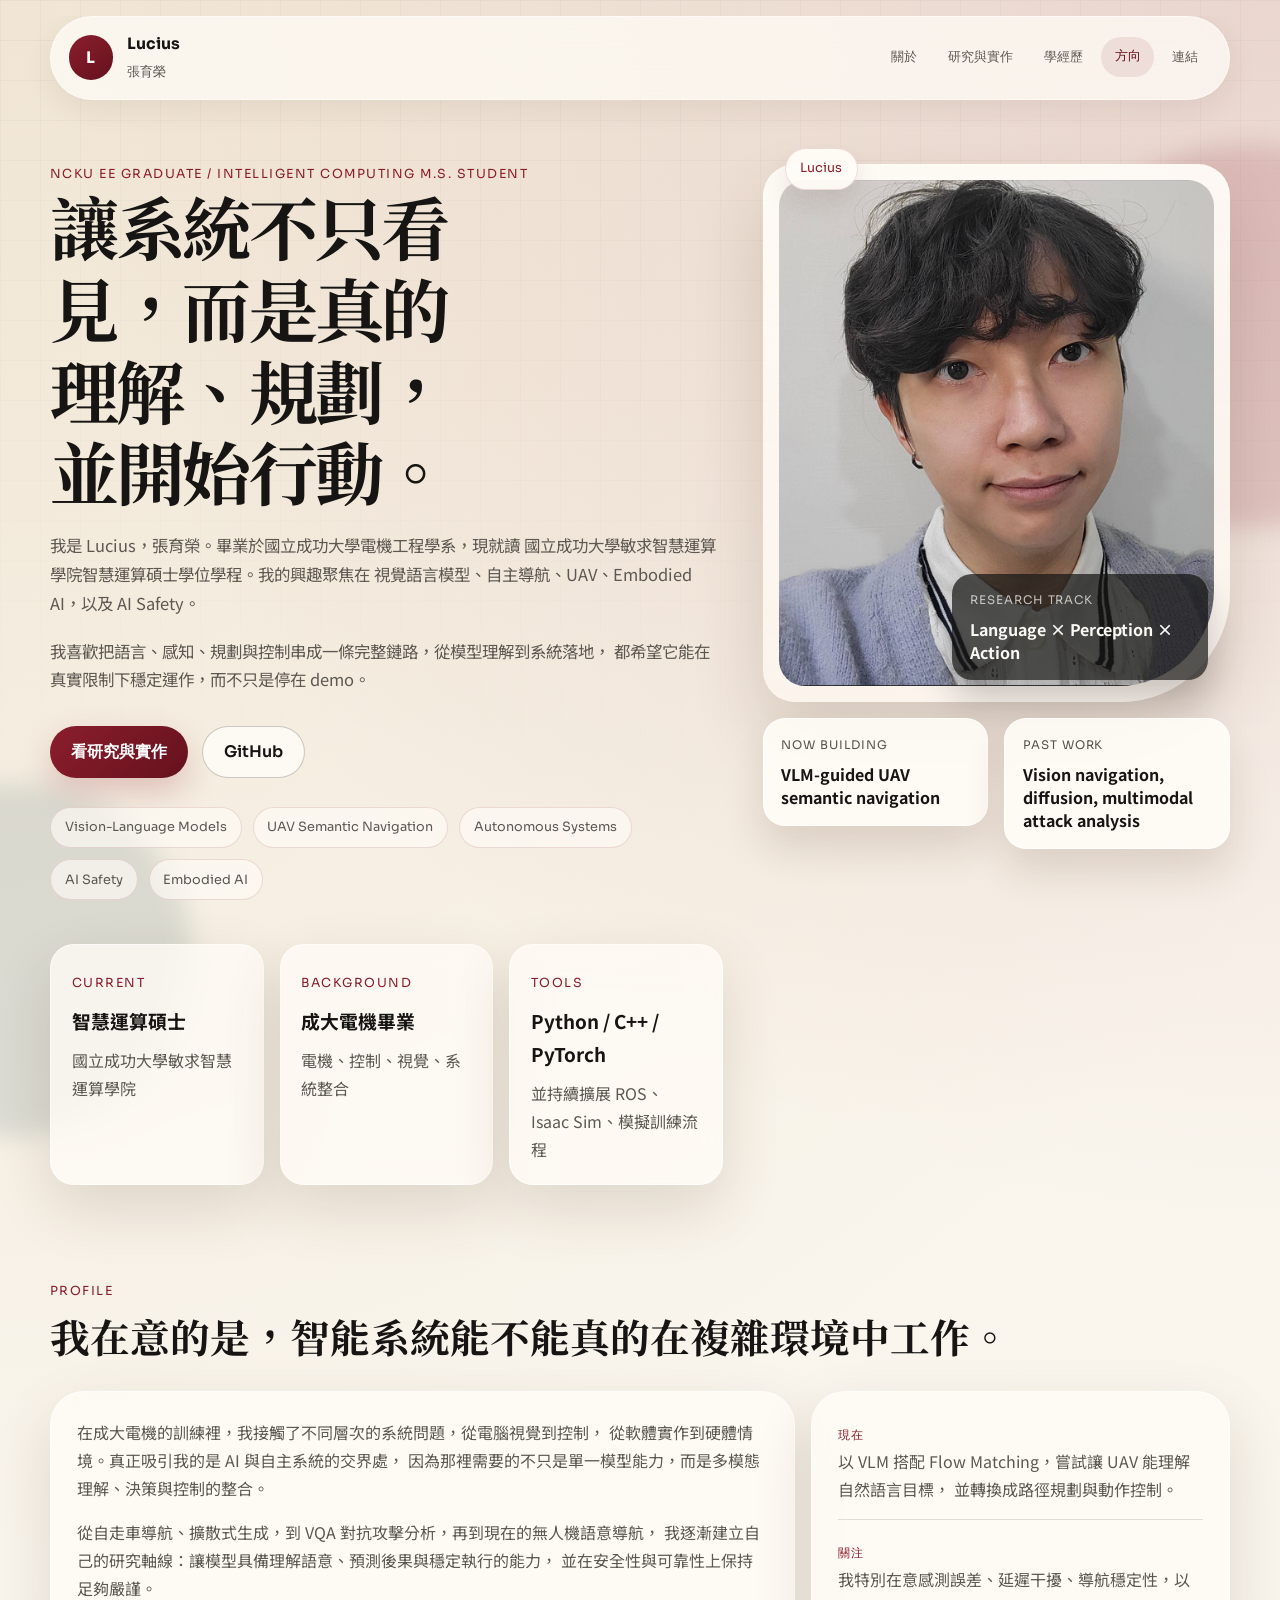
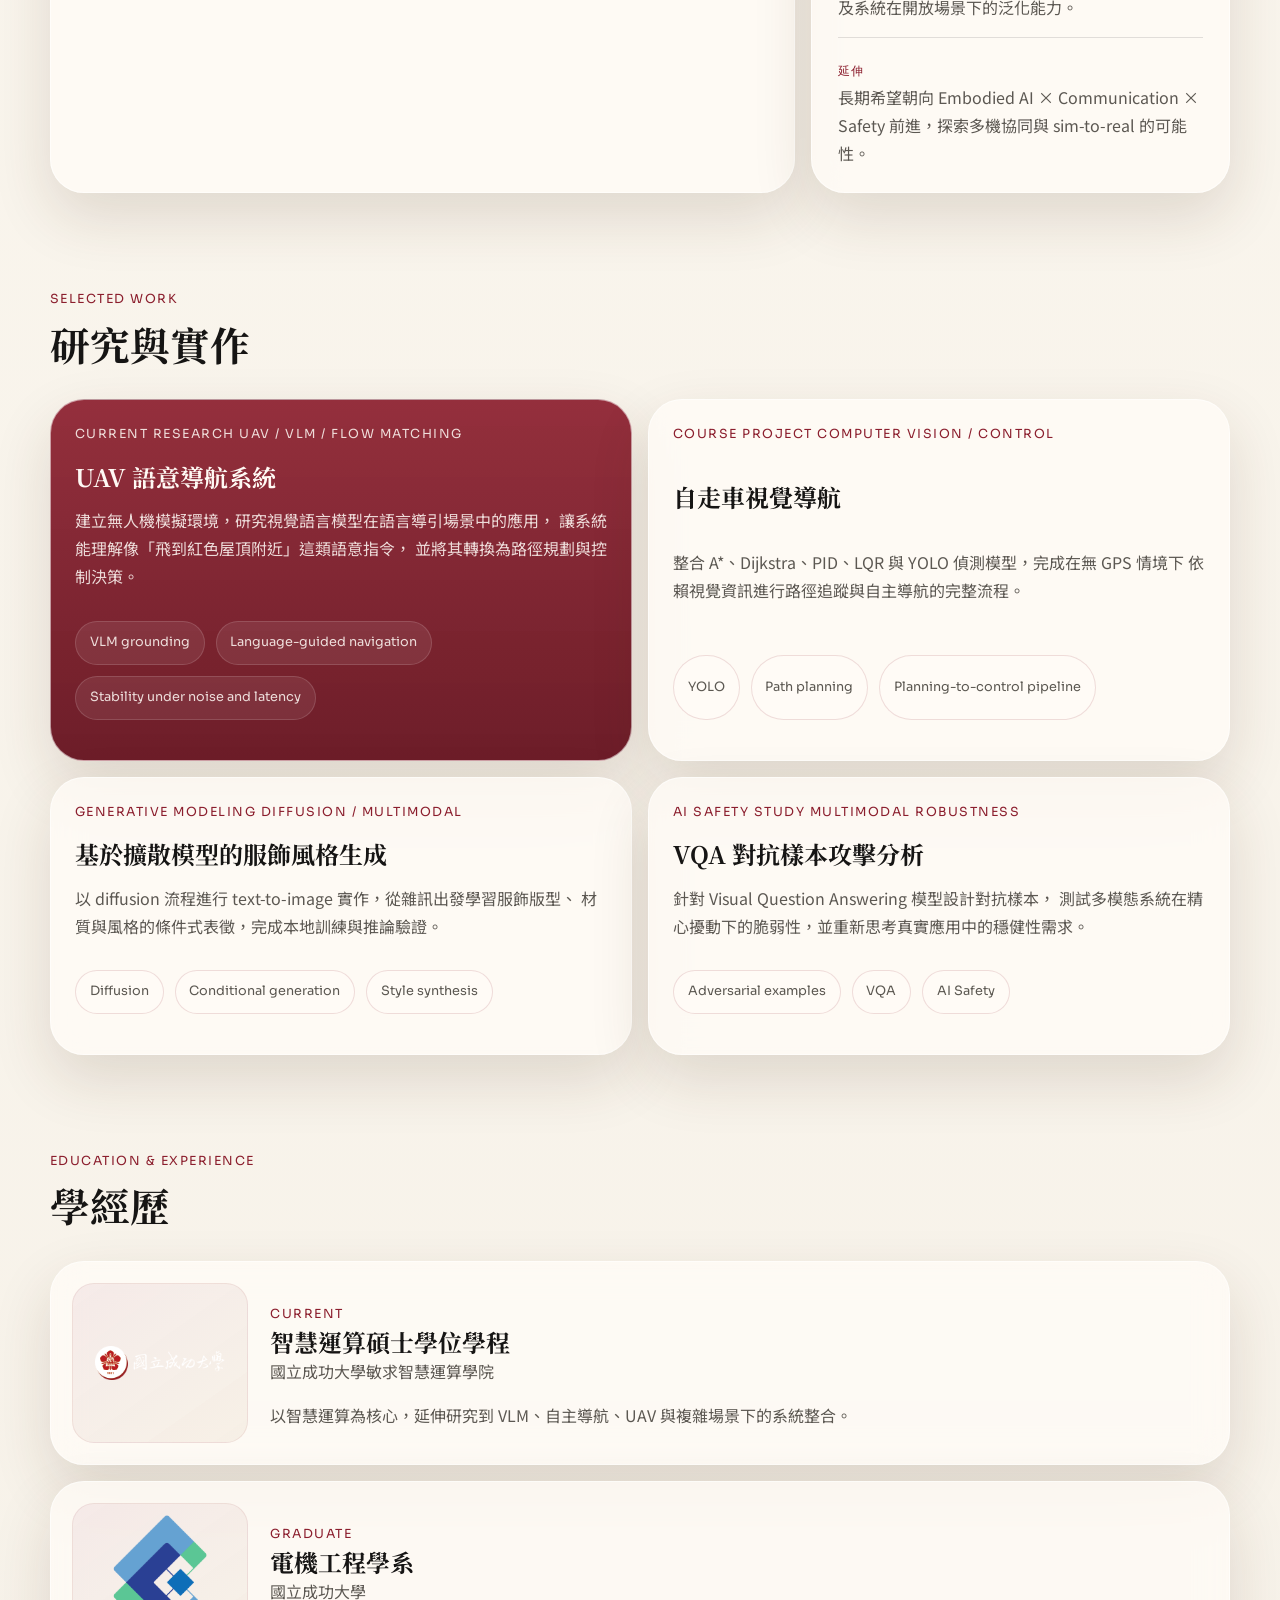
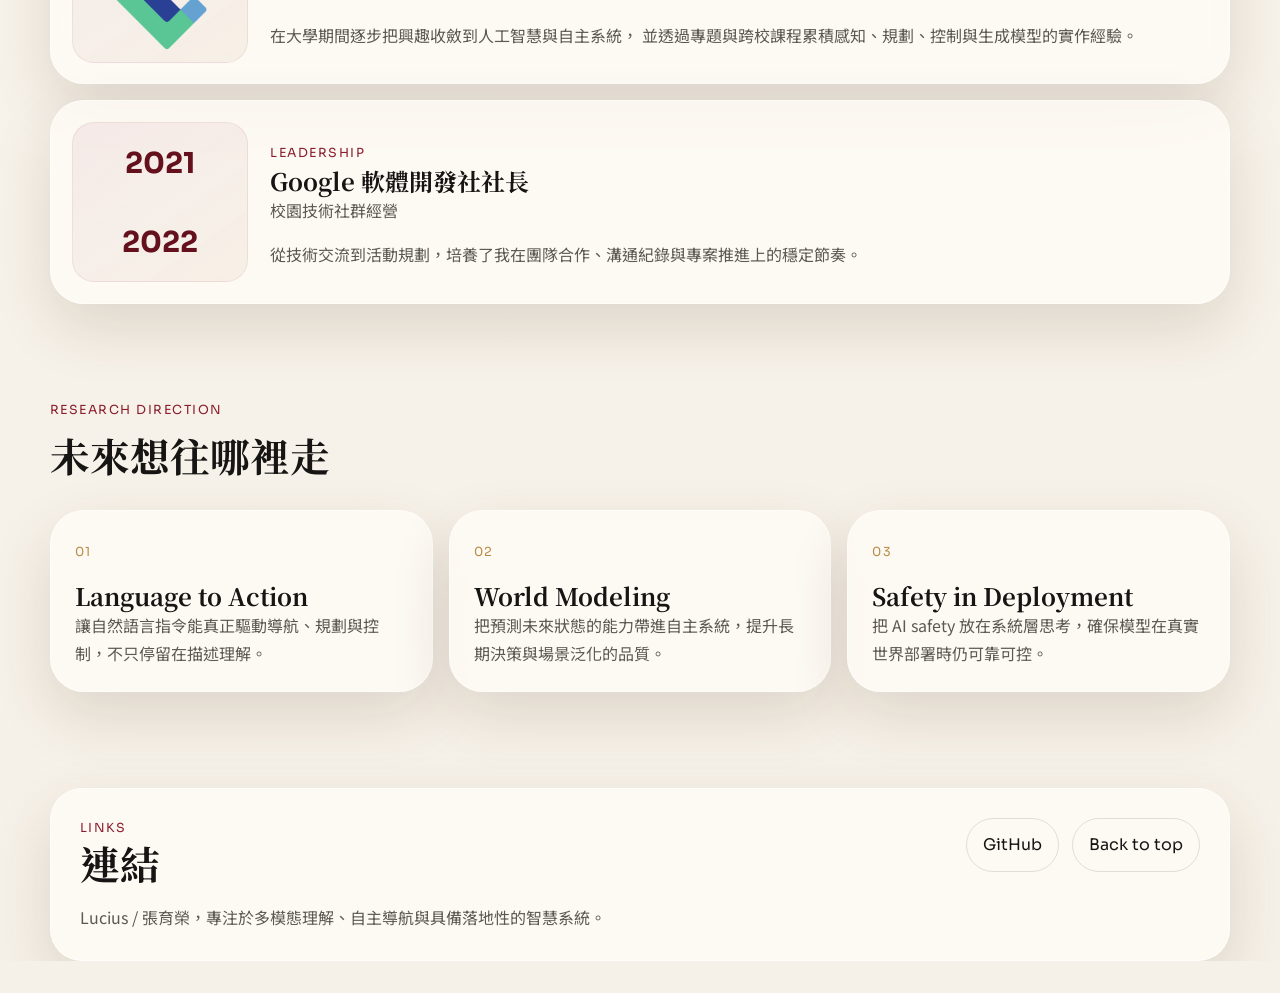
==== index.html @ b58f6afa "feat: add personal GitHub Pages site" ====
<!DOCTYPE html>
<html lang="zh-Hant">
  <head>
    <meta charset="UTF-8" />
    <meta name="viewport" content="width=device-width, initial-scale=1.0" />
    <title>Lucius | 張育榮</title>
    <meta
      name="description"
      content="Lucius 張育榮的個人網站，聚焦於視覺語言模型、自主導航、UAV 與 AI Safety。"
    />
    <link rel="preconnect" href="https://fonts.googleapis.com" />
    <link rel="preconnect" href="https://fonts.gstatic.com" crossorigin />
    <link
      href="https://fonts.googleapis.com/css2?family=Noto+Sans+TC:wght@400;500;700&family=Noto+Serif+TC:wght@600;700&family=Sora:wght@400;500;600;700&display=swap"
      rel="stylesheet"
    />
    <link rel="stylesheet" href="./styles.css" />
  </head>
  <body>
    <div class="site-shell">
      <div class="ambient ambient-one"></div>
      <div class="ambient ambient-two"></div>

      <header class="topbar">
        <a class="brand" href="#top" aria-label="回到頁首">
          <span class="brand-mark">L</span>
          <span class="brand-copy">
            <strong>Lucius</strong>
            <span>張育榮</span>
          </span>
        </a>

        <nav class="nav">
          <a href="#about">關於</a>
          <a href="#work">研究與實作</a>
          <a href="#education">學經歷</a>
          <a href="#vision">方向</a>
          <a href="#links">連結</a>
        </nav>
      </header>

      <main id="top">
        <section class="hero section reveal" id="about">
          <div class="hero-copy">
            <p class="eyebrow">NCKU EE Graduate / Intelligent Computing M.S. Student</p>
            <h1>讓系統不只看見，而是真的理解、規劃，並開始行動。</h1>
            <p class="hero-intro">
              我是 Lucius，張育榮。畢業於國立成功大學電機工程學系，現就讀
              國立成功大學敏求智慧運算學院智慧運算碩士學位學程。我的興趣聚焦在
              視覺語言模型、自主導航、UAV、Embodied AI，以及 AI Safety。
            </p>
            <p class="hero-intro">
              我喜歡把語言、感知、規劃與控制串成一條完整鏈路，從模型理解到系統落地，
              都希望它能在真實限制下穩定運作，而不只是停在 demo。
            </p>

            <div class="hero-actions">
              <a class="button button-primary" href="#work">看研究與實作</a>
              <a
                class="button button-secondary"
                href="https://github.com/PaulCafe-law"
                target="_blank"
                rel="noreferrer"
              >
                GitHub
              </a>
            </div>

            <ul class="focus-list" aria-label="核心關鍵字">
              <li>Vision-Language Models</li>
              <li>UAV Semantic Navigation</li>
              <li>Autonomous Systems</li>
              <li>AI Safety</li>
              <li>Embodied AI</li>
            </ul>

          </div>

          <div class="hero-visual">
            <div class="portrait-frame">
              <span class="portrait-tag portrait-tag-top">Lucius</span>
              <img src="./assets/profile.png" alt="Lucius 張育榮" class="portrait" />
              <div class="portrait-note">
                <span>Research track</span>
                <strong>Language × Perception × Action</strong>
              </div>
            </div>
            <div class="floating-card floating-card-main">
              <span>Now building</span>
              <strong>VLM-guided UAV semantic navigation</strong>
            </div>
            <div class="floating-card floating-card-side">
              <span>Past work</span>
              <strong>Vision navigation, diffusion, multimodal attack analysis</strong>
            </div>
          </div>

          <div class="stat-grid hero-stat-grid">
            <article class="stat-card">
              <span class="stat-label">Current</span>
              <strong>智慧運算碩士</strong>
              <p>國立成功大學敏求智慧運算學院</p>
            </article>
            <article class="stat-card">
              <span class="stat-label">Background</span>
              <strong>成大電機畢業</strong>
              <p>電機、控制、視覺、系統整合</p>
            </article>
            <article class="stat-card">
              <span class="stat-label">Tools</span>
              <strong>Python / C++ / PyTorch</strong>
              <p>並持續擴展 ROS、Isaac Sim、模擬訓練流程</p>
            </article>
          </div>
        </section>

        <section class="section narrative reveal">
          <div class="section-heading">
            <p class="eyebrow">Profile</p>
            <h2>我在意的是，智能系統能不能真的在複雜環境中工作。</h2>
          </div>

          <div class="narrative-grid">
            <article class="panel panel-large">
              <p>
                在成大電機的訓練裡，我接觸了不同層次的系統問題，從電腦視覺到控制，
                從軟體實作到硬體情境。真正吸引我的是 AI 與自主系統的交界處，
                因為那裡需要的不只是單一模型能力，而是多模態理解、決策與控制的整合。
              </p>
              <p>
                從自走車導航、擴散式生成，到 VQA 對抗攻擊分析，再到現在的無人機語意導航，
                我逐漸建立自己的研究軸線：讓模型具備理解語意、預測後果與穩定執行的能力，
                並在安全性與可靠性上保持足夠嚴謹。
              </p>
            </article>

            <article class="panel panel-stack">
              <div class="mini-block">
                <span class="mini-label">現在</span>
                <p>
                  以 VLM 搭配 Flow Matching，嘗試讓 UAV 能理解自然語言目標，
                  並轉換成路徑規劃與動作控制。
                </p>
              </div>
              <div class="mini-block">
                <span class="mini-label">關注</span>
                <p>
                  我特別在意感測誤差、延遲干擾、導航穩定性，以及系統在開放場景下的泛化能力。
                </p>
              </div>
              <div class="mini-block">
                <span class="mini-label">延伸</span>
                <p>
                  長期希望朝向 Embodied AI × Communication × Safety 前進，探索多機協同與 sim-to-real 的可能性。
                </p>
              </div>
            </article>
          </div>
        </section>

        <section class="section reveal" id="work">
          <div class="section-heading">
            <p class="eyebrow">Selected Work</p>
            <h2>研究與實作</h2>
          </div>

          <div class="project-grid">
            <article class="project-card project-card-featured">
              <div class="project-meta">
                <span>Current research</span>
                <span>UAV / VLM / Flow Matching</span>
              </div>
              <h3>UAV 語意導航系統</h3>
              <p>
                建立無人機模擬環境，研究視覺語言模型在語言導引場景中的應用，
                讓系統能理解像「飛到紅色屋頂附近」這類語意指令，
                並將其轉換為路徑規劃與控制決策。
              </p>
              <ul class="tag-row">
                <li>VLM grounding</li>
                <li>Language-guided navigation</li>
                <li>Stability under noise and latency</li>
              </ul>
            </article>

            <article class="project-card">
              <div class="project-meta">
                <span>Course project</span>
                <span>Computer Vision / Control</span>
              </div>
              <h3>自走車視覺導航</h3>
              <p>
                整合 A*、Dijkstra、PID、LQR 與 YOLO 偵測模型，完成在無 GPS 情境下
                依賴視覺資訊進行路徑追蹤與自主導航的完整流程。
              </p>
              <ul class="tag-row">
                <li>YOLO</li>
                <li>Path planning</li>
                <li>Planning-to-control pipeline</li>
              </ul>
            </article>

            <article class="project-card">
              <div class="project-meta">
                <span>Generative modeling</span>
                <span>Diffusion / Multimodal</span>
              </div>
              <h3>基於擴散模型的服飾風格生成</h3>
              <p>
                以 diffusion 流程進行 text-to-image 實作，從雜訊出發學習服飾版型、
                材質與風格的條件式表徵，完成本地訓練與推論驗證。
              </p>
              <ul class="tag-row">
                <li>Diffusion</li>
                <li>Conditional generation</li>
                <li>Style synthesis</li>
              </ul>
            </article>

            <article class="project-card">
              <div class="project-meta">
                <span>AI safety study</span>
                <span>Multimodal robustness</span>
              </div>
              <h3>VQA 對抗樣本攻擊分析</h3>
              <p>
                針對 Visual Question Answering 模型設計對抗樣本，
                測試多模態系統在精心擾動下的脆弱性，並重新思考真實應用中的穩健性需求。
              </p>
              <ul class="tag-row">
                <li>Adversarial examples</li>
                <li>VQA</li>
                <li>AI Safety</li>
              </ul>
            </article>
          </div>
        </section>

        <section class="section reveal" id="education">
          <div class="section-heading">
            <p class="eyebrow">Education & Experience</p>
            <h2>學經歷</h2>
          </div>

          <div class="timeline">
            <article class="timeline-card">
              <div class="school-mark school-mark-horizontal">
                <img src="./assets/logo-ncku.png" alt="國立成功大學標誌" />
              </div>
              <div class="timeline-copy">
                <span class="time-range">Current</span>
                <h3>智慧運算碩士學位學程</h3>
                <p>國立成功大學敏求智慧運算學院</p>
                <p>
                  以智慧運算為核心，延伸研究到 VLM、自主導航、UAV 與複雜場景下的系統整合。
                </p>
              </div>
            </article>

            <article class="timeline-card">
              <div class="school-mark school-mark-square">
                <img src="./assets/logo-ee.png" alt="成大電機系標誌" />
              </div>
              <div class="timeline-copy">
                <span class="time-range">Graduate</span>
                <h3>電機工程學系</h3>
                <p>國立成功大學</p>
                <p>
                  在大學期間逐步把興趣收斂到人工智慧與自主系統，
                  並透過專題與跨校課程累積感知、規劃、控制與生成模型的實作經驗。
                </p>
              </div>
            </article>

            <article class="timeline-card">
              <div class="school-mark school-mark-text">
                <span>2021</span>
                <span>2022</span>
              </div>
              <div class="timeline-copy">
                <span class="time-range">Leadership</span>
                <h3>Google 軟體開發社社長</h3>
                <p>校園技術社群經營</p>
                <p>
                  從技術交流到活動規劃，培養了我在團隊合作、溝通紀錄與專案推進上的穩定節奏。
                </p>
              </div>
            </article>
          </div>
        </section>

        <section class="section reveal" id="vision">
          <div class="section-heading">
            <p class="eyebrow">Research Direction</p>
            <h2>未來想往哪裡走</h2>
          </div>

          <div class="vision-grid">
            <article class="vision-card">
              <span class="vision-index">01</span>
              <h3>Language to Action</h3>
              <p>讓自然語言指令能真正驅動導航、規劃與控制，不只停留在描述理解。</p>
            </article>
            <article class="vision-card">
              <span class="vision-index">02</span>
              <h3>World Modeling</h3>
              <p>把預測未來狀態的能力帶進自主系統，提升長期決策與場景泛化的品質。</p>
            </article>
            <article class="vision-card">
              <span class="vision-index">03</span>
              <h3>Safety in Deployment</h3>
              <p>把 AI safety 放在系統層思考，確保模型在真實世界部署時仍可靠可控。</p>
            </article>
          </div>
        </section>
      </main>

      <footer class="footer reveal" id="links">
        <div>
          <p class="eyebrow">Links</p>
          <h2>連結</h2>
        </div>
        <div class="footer-links">
          <a href="https://github.com/PaulCafe-law" target="_blank" rel="noreferrer">GitHub</a>
          <a href="#top">Back to top</a>
        </div>
        <p class="footer-note">
          Lucius / 張育榮，專注於多模態理解、自主導航與具備落地性的智慧系統。
        </p>
      </footer>
    </div>

    <script src="./script.js"></script>
  </body>
</html>
---- styles.css ----
:root {
  --bg: #f6f1e8;
  --paper: rgba(255, 252, 247, 0.78);
  --paper-strong: rgba(255, 252, 247, 0.92);
  --ink: #161514;
  --muted: #5c5852;
  --accent: #8b1e2d;
  --accent-strong: #65111d;
  --gold: #b98a45;
  --teal: #315b64;
  --line: rgba(22, 21, 20, 0.12);
  --line-strong: rgba(22, 21, 20, 0.22);
  --shadow: 0 24px 60px rgba(69, 42, 24, 0.14);
  --radius-xl: 34px;
  --radius-lg: 24px;
  --radius-md: 18px;
  --max-width: 1180px;
}

*,
*::before,
*::after {
  box-sizing: border-box;
}

html {
  scroll-behavior: smooth;
}

body {
  margin: 0;
  min-width: 320px;
  color: var(--ink);
  font-family: "Noto Sans TC", sans-serif;
  background:
    radial-gradient(circle at top left, rgba(185, 138, 69, 0.16), transparent 36%),
    radial-gradient(circle at top right, rgba(139, 30, 45, 0.14), transparent 28%),
    linear-gradient(180deg, #fbf7ef 0%, var(--bg) 100%);
  line-height: 1.75;
}

body::before {
  position: fixed;
  inset: 0;
  z-index: -3;
  content: "";
  background-image:
    linear-gradient(rgba(22, 21, 20, 0.03) 1px, transparent 1px),
    linear-gradient(90deg, rgba(22, 21, 20, 0.03) 1px, transparent 1px);
  background-size: 40px 40px;
  mask-image: linear-gradient(180deg, rgba(0, 0, 0, 0.9), transparent 88%);
}

a {
  color: inherit;
  text-decoration: none;
}

img {
  display: block;
  max-width: 100%;
}

.site-shell {
  position: relative;
  overflow: clip;
}

.ambient {
  position: absolute;
  z-index: -2;
  border-radius: 999px;
  filter: blur(12px);
}

.ambient-one {
  top: 8rem;
  right: -10rem;
  width: 24rem;
  height: 24rem;
  background: rgba(139, 30, 45, 0.16);
}

.ambient-two {
  left: -10rem;
  top: 48rem;
  width: 22rem;
  height: 22rem;
  background: rgba(49, 91, 100, 0.14);
}

.topbar,
.section,
.footer {
  width: min(calc(100% - 2rem), var(--max-width));
  margin-inline: auto;
}

.topbar {
  position: sticky;
  top: 1rem;
  z-index: 10;
  display: flex;
  align-items: center;
  justify-content: space-between;
  gap: 1rem;
  margin-top: 1rem;
  padding: 0.9rem 1.1rem;
  background: rgba(255, 252, 247, 0.72);
  border: 1px solid rgba(255, 255, 255, 0.54);
  border-radius: 999px;
  backdrop-filter: blur(18px);
  box-shadow: 0 8px 30px rgba(69, 42, 24, 0.08);
}

.brand {
  display: inline-flex;
  align-items: center;
  gap: 0.85rem;
}

.brand-mark {
  display: grid;
  place-items: center;
  width: 2.8rem;
  height: 2.8rem;
  border-radius: 50%;
  background: linear-gradient(145deg, var(--accent), var(--accent-strong));
  color: #fff;
  font-family: "Sora", sans-serif;
  font-weight: 700;
  letter-spacing: 0.08em;
}

.brand-copy {
  display: grid;
  gap: 0.15rem;
  font-family: "Sora", sans-serif;
  font-size: 0.82rem;
  color: var(--muted);
}

.brand-copy strong {
  font-size: 0.98rem;
  color: var(--ink);
}

.nav {
  display: flex;
  flex-wrap: wrap;
  justify-content: flex-end;
  gap: 0.25rem;
}

.nav a {
  padding: 0.55rem 0.85rem;
  border-radius: 999px;
  font-family: "Sora", sans-serif;
  font-size: 0.82rem;
  color: var(--muted);
  transition: background-color 180ms ease, color 180ms ease, transform 180ms ease;
}

.nav a:hover,
.nav a.active {
  background: rgba(139, 30, 45, 0.1);
  color: var(--accent-strong);
  transform: translateY(-1px);
}

.section {
  padding: 6rem 0 0;
}

.hero {
  display: grid;
  grid-template-columns: minmax(0, 1.18fr) minmax(320px, 0.82fr);
  grid-template-areas:
    "copy visual"
    "stats visual";
  gap: 2.5rem;
  align-items: start;
  padding-top: 4rem;
}

.hero-copy {
  grid-area: copy;
}

.eyebrow,
.stat-label,
.mini-label,
.project-meta,
.time-range,
.vision-index {
  margin: 0;
  font-family: "Sora", sans-serif;
  font-size: 0.78rem;
  letter-spacing: 0.12em;
  text-transform: uppercase;
}

.eyebrow,
.stat-label,
.mini-label,
.project-meta,
.time-range {
  color: var(--accent);
}

.hero h1,
.section-heading h2,
.footer h2 {
  margin: 0;
  font-family: "Noto Serif TC", serif;
  line-height: 1.18;
}

.hero h1 {
  max-width: 11ch;
  font-size: clamp(2.8rem, 5.4vw, 5.3rem);
  letter-spacing: -0.04em;
}

.hero-intro {
  max-width: 44rem;
  margin: 1.2rem 0 0;
  font-size: 1.03rem;
  color: var(--muted);
}

.hero-actions {
  display: flex;
  flex-wrap: wrap;
  gap: 0.9rem;
  margin-top: 2rem;
}

.button {
  display: inline-flex;
  align-items: center;
  justify-content: center;
  min-height: 3.25rem;
  padding: 0 1.3rem;
  border-radius: 999px;
  font-family: "Sora", sans-serif;
  font-weight: 600;
  transition: transform 180ms ease, box-shadow 180ms ease, background-color 180ms ease;
}

.button:hover {
  transform: translateY(-2px);
}

.button-primary {
  color: #fff;
  background: linear-gradient(135deg, var(--accent), var(--accent-strong));
  box-shadow: 0 14px 32px rgba(139, 30, 45, 0.22);
}

.button-secondary {
  border: 1px solid var(--line-strong);
  background: rgba(255, 252, 247, 0.82);
}

.focus-list,
.tag-row {
  display: flex;
  flex-wrap: wrap;
  gap: 0.7rem;
  padding: 0;
  list-style: none;
}

.focus-list {
  margin: 1.8rem 0 0;
}

.focus-list li,
.tag-row li {
  padding: 0.52rem 0.86rem;
  border: 1px solid rgba(139, 30, 45, 0.14);
  border-radius: 999px;
  background: rgba(255, 252, 247, 0.62);
  font-family: "Sora", sans-serif;
  font-size: 0.8rem;
  color: var(--muted);
}

.tag-row li {
  display: inline-flex;
  align-items: center;
  min-height: 2.75rem;
  padding-block: 0.36rem;
  line-height: 1.2;
}

.stat-grid {
  display: grid;
  grid-template-columns: repeat(3, minmax(0, 1fr));
  gap: 1rem;
}

.hero-stat-grid {
  grid-area: stats;
  margin-top: 0.25rem;
}

.stat-card,
.panel,
.project-card,
.timeline-card,
.vision-card,
.footer {
  background: var(--paper);
  backdrop-filter: blur(16px);
  border: 1px solid rgba(255, 255, 255, 0.54);
  box-shadow: var(--shadow);
}

.stat-card {
  min-height: 11rem;
  padding: 1.3rem;
  border-radius: var(--radius-lg);
}

.stat-card strong {
  display: block;
  margin-top: 0.55rem;
  font-size: 1.18rem;
}

.stat-card p {
  margin: 0.6rem 0 0;
  color: var(--muted);
}

.hero-visual {
  grid-area: visual;
  position: relative;
  display: grid;
  grid-template-columns: repeat(2, minmax(0, 1fr));
  grid-template-areas:
    "portrait portrait"
    "main side";
  gap: 1rem;
  max-width: 31rem;
  margin-left: auto;
  align-items: start;
}

.portrait-frame {
  grid-area: portrait;
  position: relative;
  width: 100%;
  margin-left: 0;
  padding: 1rem;
  border-radius: 32px 32px 110px 32px;
  background:
    linear-gradient(180deg, rgba(255, 252, 247, 0.95), rgba(255, 248, 241, 0.84)),
    linear-gradient(145deg, rgba(139, 30, 45, 0.06), rgba(49, 91, 100, 0.08));
  box-shadow: 0 36px 70px rgba(69, 42, 24, 0.16);
}

.portrait {
  width: 100%;
  aspect-ratio: 0.86;
  object-fit: cover;
  border-radius: 26px 26px 96px 26px;
}

.portrait-tag {
  position: absolute;
  top: -1rem;
  left: 1.4rem;
  padding: 0.55rem 0.9rem;
  border-radius: 999px;
  background: var(--paper-strong);
  border: 1px solid rgba(139, 30, 45, 0.14);
  font-family: "Sora", sans-serif;
  font-size: 0.8rem;
  color: var(--accent);
  box-shadow: 0 12px 24px rgba(69, 42, 24, 0.1);
}

.portrait-note {
  position: absolute;
  right: 1.35rem;
  bottom: 1.35rem;
  max-width: 16rem;
  padding: 1rem 1.1rem;
  border-radius: 20px;
  background: rgba(22, 21, 20, 0.72);
  color: #faf8f2;
  box-shadow: 0 18px 36px rgba(14, 14, 14, 0.22);
}

.portrait-note span,
.floating-card span {
  display: block;
  font-family: "Sora", sans-serif;
  font-size: 0.74rem;
  letter-spacing: 0.08em;
  text-transform: uppercase;
  opacity: 0.72;
}

.portrait-note strong,
.floating-card strong {
  display: block;
  margin-top: 0.45rem;
  line-height: 1.45;
}

.floating-card {
  position: relative;
  padding: 1rem 1.1rem;
  border-radius: 22px;
  background: rgba(255, 252, 247, 0.9);
  border: 1px solid rgba(255, 255, 255, 0.64);
  box-shadow: 0 22px 40px rgba(69, 42, 24, 0.14);
}

.floating-card-main {
  grid-area: main;
  width: 100%;
  animation: floatMain 7s ease-in-out infinite;
}

.floating-card-side {
  grid-area: side;
  width: 100%;
  animation: floatSide 9s ease-in-out infinite;
}

.section-heading {
  display: grid;
  gap: 0.6rem;
  margin-bottom: 2rem;
}

.section-heading h2,
.footer h2 {
  font-size: clamp(2rem, 3.1vw, 3.4rem);
}

.narrative-grid {
  display: grid;
  grid-template-columns: 1.28fr 0.72fr;
  gap: 1rem;
}

.panel {
  min-height: 100%;
  padding: 1.6rem;
  border-radius: var(--radius-xl);
}

.panel-large p,
.mini-block p,
.project-card p,
.timeline-copy p,
.vision-card p,
.footer-note {
  margin: 0;
  color: var(--muted);
}

.panel-large p + p,
.timeline-copy p + p {
  margin-top: 1rem;
}

.panel-stack {
  display: grid;
  gap: 1rem;
}

.mini-block {
  padding-bottom: 1rem;
  border-bottom: 1px solid var(--line);
}

.mini-block:last-child {
  padding-bottom: 0;
  border-bottom: 0;
}

.project-grid {
  display: grid;
  grid-template-columns: repeat(2, minmax(0, 1fr));
  gap: 1rem;
}

.project-card {
  display: grid;
  gap: 0.9rem;
  padding: 1.5rem;
  border-radius: var(--radius-xl);
  transition: transform 220ms ease, box-shadow 220ms ease;
}

.project-card:hover,
.timeline-card:hover,
.vision-card:hover {
  transform: translateY(-4px);
  box-shadow: 0 28px 64px rgba(69, 42, 24, 0.18);
}

.project-card-featured {
  background:
    linear-gradient(180deg, rgba(139, 30, 45, 0.92), rgba(101, 17, 29, 0.95)),
    var(--paper);
  color: #fff9f4;
}

.project-card-featured .project-meta,
.project-card-featured p,
.project-card-featured .tag-row li {
  color: rgba(255, 249, 244, 0.86);
}

.project-card-featured .tag-row li {
  border-color: rgba(255, 249, 244, 0.14);
  background: rgba(255, 249, 244, 0.08);
}

.project-card h3,
.timeline-card h3,
.vision-card h3 {
  margin: 0;
  font-family: "Noto Serif TC", serif;
  font-size: 1.5rem;
  line-height: 1.3;
}

.timeline {
  display: grid;
  gap: 1rem;
}

.timeline-card {
  display: grid;
  grid-template-columns: 11rem minmax(0, 1fr);
  gap: 1.4rem;
  align-items: center;
  padding: 1.3rem;
  border-radius: var(--radius-xl);
  transition: transform 220ms ease, box-shadow 220ms ease;
}

.school-mark {
  display: grid;
  place-items: center;
  align-self: stretch;
  min-height: 10rem;
  border-radius: 22px;
  background:
    linear-gradient(145deg, rgba(139, 30, 45, 0.08), rgba(185, 138, 69, 0.1)),
    rgba(255, 255, 255, 0.42);
  border: 1px solid rgba(139, 30, 45, 0.08);
  overflow: hidden;
}

.school-mark-horizontal img {
  width: 75%;
  object-fit: contain;
}

.school-mark-square img {
  width: 55%;
  object-fit: contain;
}

.school-mark-text {
  font-family: "Sora", sans-serif;
  font-size: 1.8rem;
  font-weight: 700;
  color: var(--accent-strong);
}

.vision-grid {
  display: grid;
  grid-template-columns: repeat(3, minmax(0, 1fr));
  gap: 1rem;
}

.vision-card {
  padding: 1.5rem;
  border-radius: var(--radius-xl);
  transition: transform 220ms ease, box-shadow 220ms ease;
}

.vision-index {
  display: inline-block;
  margin-bottom: 1rem;
  color: var(--gold);
}

.footer {
  display: grid;
  grid-template-columns: auto 1fr;
  gap: 1rem 2rem;
  align-items: start;
  margin-top: 6rem;
  margin-bottom: 2rem;
  padding: 1.8rem;
  border-radius: 32px;
}

.footer-links {
  display: flex;
  flex-wrap: wrap;
  justify-content: flex-end;
  gap: 0.8rem;
}

.footer-links a {
  padding: 0.75rem 1rem;
  border: 1px solid var(--line);
  border-radius: 999px;
  font-family: "Sora", sans-serif;
  transition: transform 180ms ease, background-color 180ms ease;
}

.footer-links a:hover {
  transform: translateY(-2px);
  background: rgba(139, 30, 45, 0.08);
}

.footer-note {
  grid-column: 1 / -1;
  max-width: 44rem;
}

.reveal {
  opacity: 0;
  transform: translateY(28px);
  transition: opacity 560ms ease, transform 560ms ease;
}

.reveal.is-visible {
  opacity: 1;
  transform: translateY(0);
}

@keyframes floatMain {
  0%,
  100% {
    transform: translateY(0);
  }
  50% {
    transform: translateY(-10px);
  }
}

@keyframes floatSide {
  0%,
  100% {
    transform: translateY(0);
  }
  50% {
    transform: translateY(12px);
  }
}

@media (max-width: 1080px) {
  .hero,
  .narrative-grid,
  .vision-grid,
  .footer {
    grid-template-columns: 1fr;
  }

  .hero {
    grid-template-areas:
      "copy"
      "visual"
      "stats";
    gap: 2rem;
  }

  .hero-visual {
    max-width: 34rem;
    margin-inline: auto;
  }

  .portrait-frame {
    width: 100%;
    margin-inline: 0;
  }

  .footer-links {
    justify-content: flex-start;
  }
}

@media (max-width: 820px) {
  .topbar {
    flex-direction: column;
    align-items: stretch;
    border-radius: 28px;
  }

  .nav {
    justify-content: flex-start;
    overflow-x: auto;
    padding-bottom: 0.2rem;
  }

  .hero {
    padding-top: 3rem;
  }

  .hero h1 {
    max-width: 9.5ch;
  }

  .hero-visual {
    grid-template-columns: 1fr;
    grid-template-areas:
      "portrait"
      "main"
      "side";
  }

  .stat-grid,
  .project-grid {
    grid-template-columns: 1fr;
  }

  .hero-stat-grid {
    margin-top: 0;
  }

  .timeline-card {
    grid-template-columns: 1fr;
  }

  .school-mark {
    min-height: 7.8rem;
  }
}

@media (max-width: 640px) {
  .topbar,
  .section,
  .footer {
    width: min(calc(100% - 1.1rem), var(--max-width));
  }

  .section {
    padding-top: 4.5rem;
  }

  .hero {
    padding-top: 2.2rem;
  }

  .hero h1 {
    font-size: clamp(2.25rem, 12vw, 3.6rem);
  }

  .hero-intro {
    font-size: 0.98rem;
  }

  .portrait-frame {
    padding: 0.8rem;
    border-radius: 24px 24px 80px 24px;
  }

  .portrait {
    border-radius: 18px 18px 68px 18px;
  }

  .portrait-note {
    position: static;
    max-width: none;
    margin-top: 0.8rem;
  }

  .floating-card {
    position: static;
    width: 100%;
    margin-top: 0.8rem;
    animation: none;
  }

  .focus-list li,
  .tag-row li,
  .nav a {
    font-size: 0.76rem;
  }

  .panel,
  .project-card,
  .vision-card,
  .timeline-card,
  .stat-card,
  .footer {
    padding: 1.2rem;
    border-radius: 22px;
  }

  .stat-card {
    min-height: 0;
  }

  .section-heading h2,
  .footer h2 {
    font-size: clamp(1.7rem, 7vw, 2.5rem);
  }
}

@media (prefers-reduced-motion: reduce) {
  html {
    scroll-behavior: auto;
  }

  *,
  *::before,
  *::after {
    animation: none !important;
    transition-duration: 0ms !important;
  }

  .reveal {
    opacity: 1;
    transform: none;
  }
}
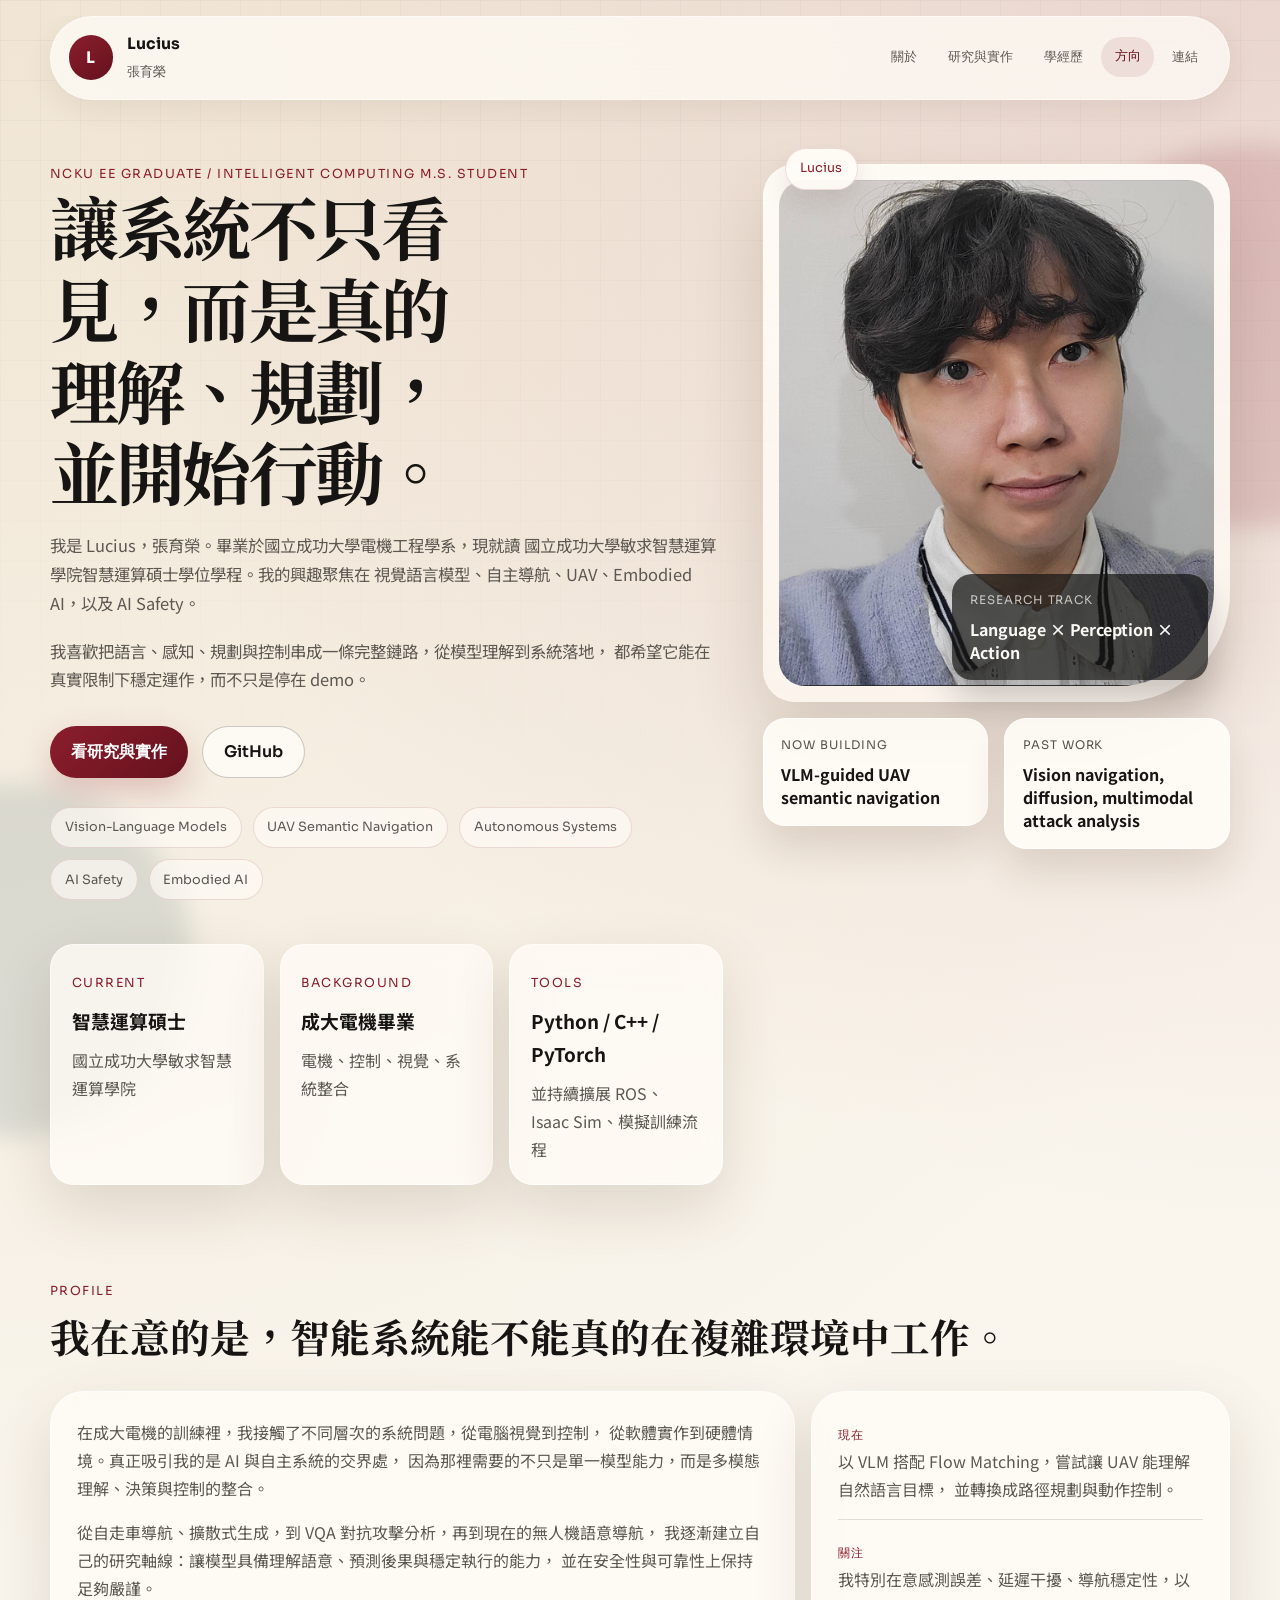
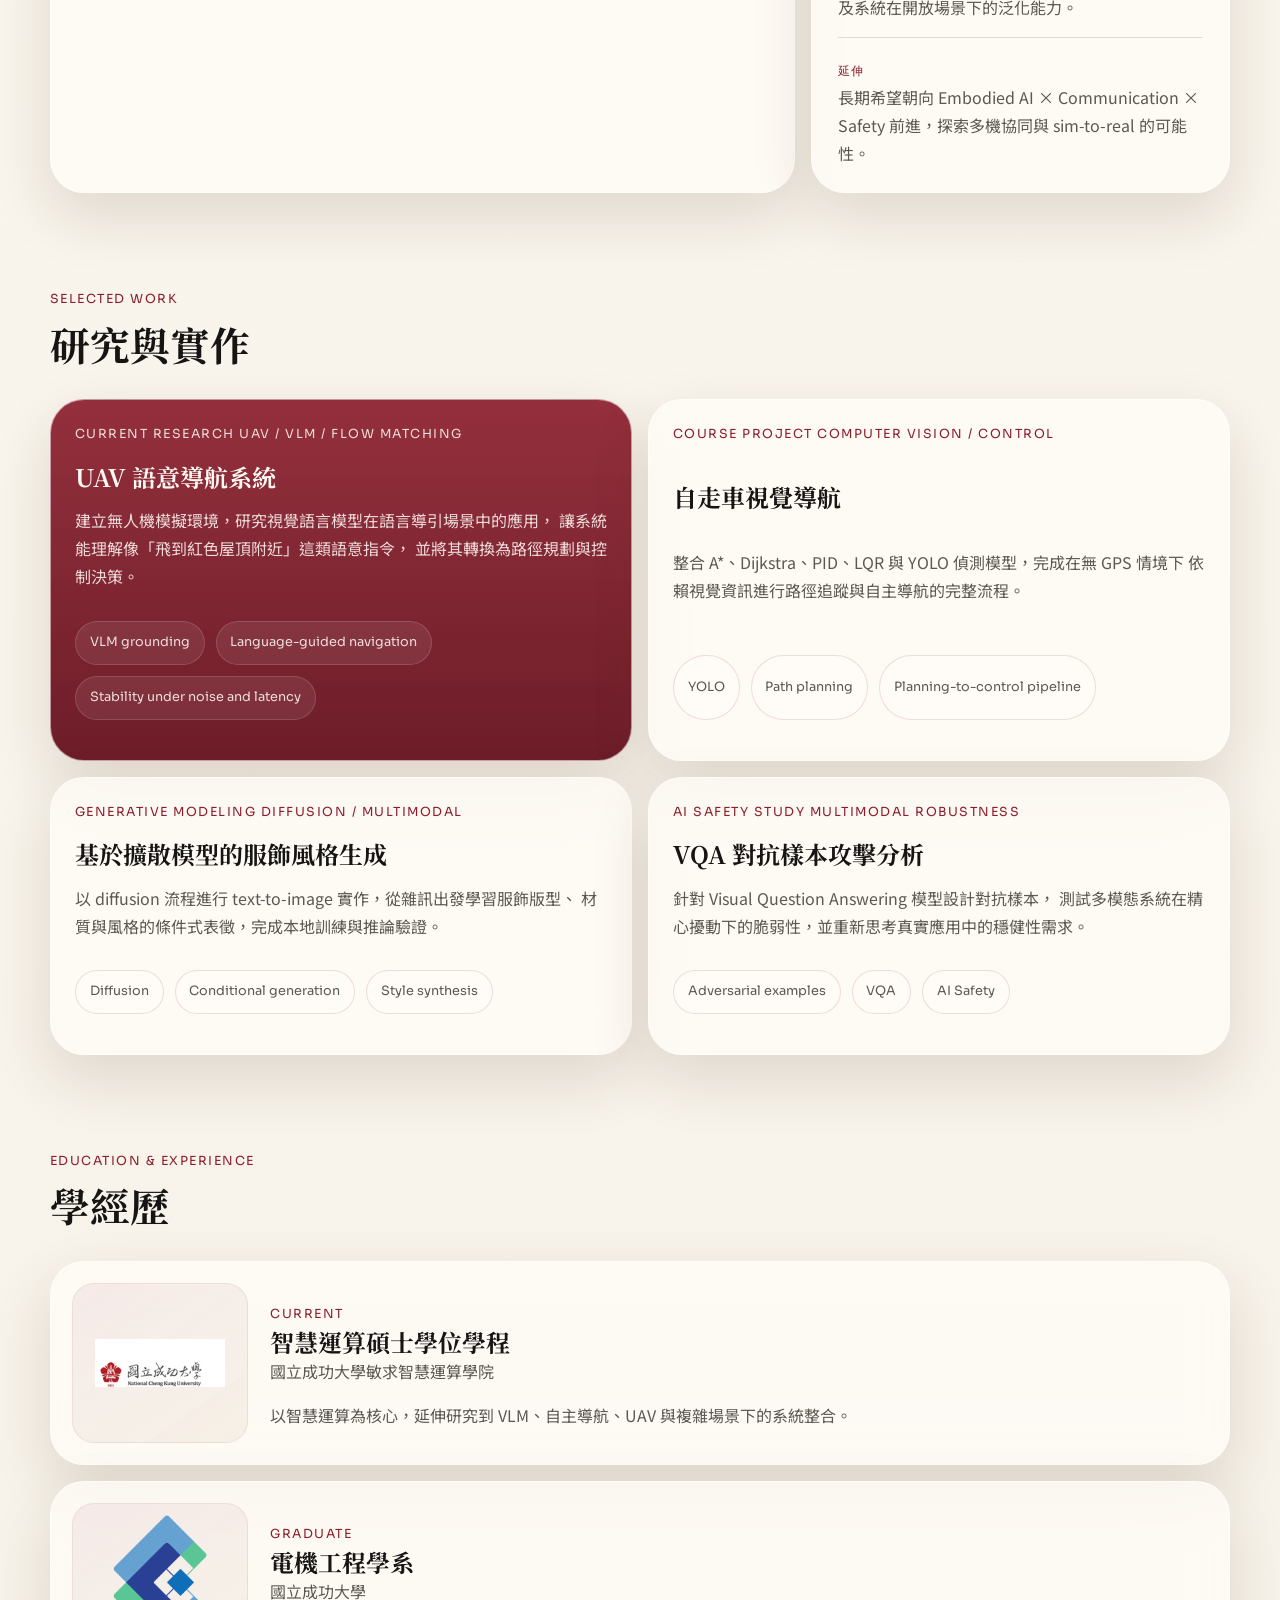
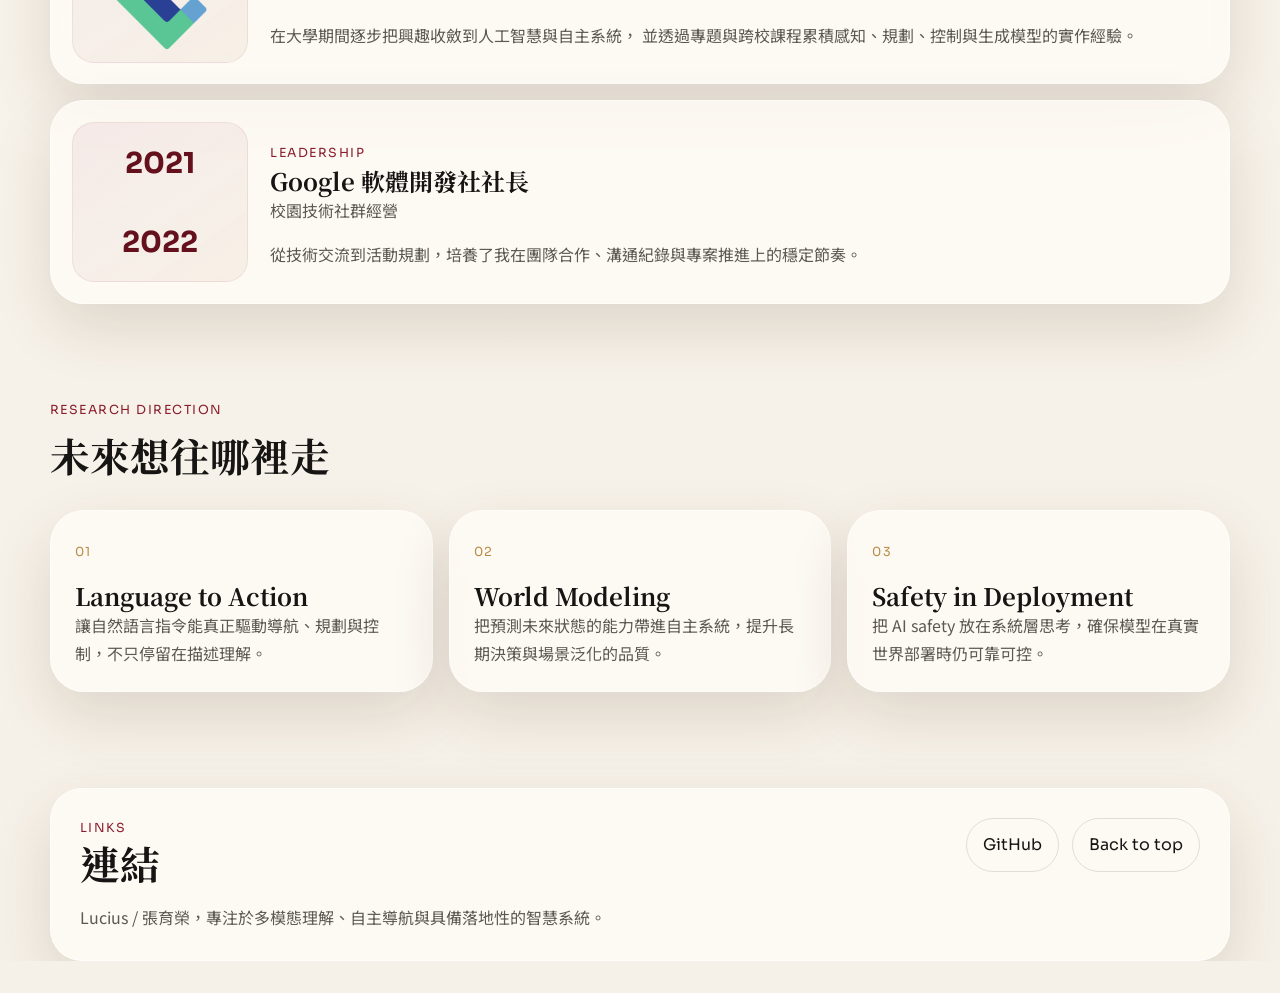
==== commit ddaa26e2: "fix: use darker NCKU logo" ====
--- a/index.html
+++ b/index.html
@@ -245,7 +245,7 @@
           <div class="timeline">
             <article class="timeline-card">
               <div class="school-mark school-mark-horizontal">
-                <img src="./assets/logo-ncku.png" alt="國立成功大學標誌" />
+                <img src="./assets/logo-ncku-dark.jpg" alt="國立成功大學標誌" />
               </div>
               <div class="timeline-copy">
                 <span class="time-range">Current</span>
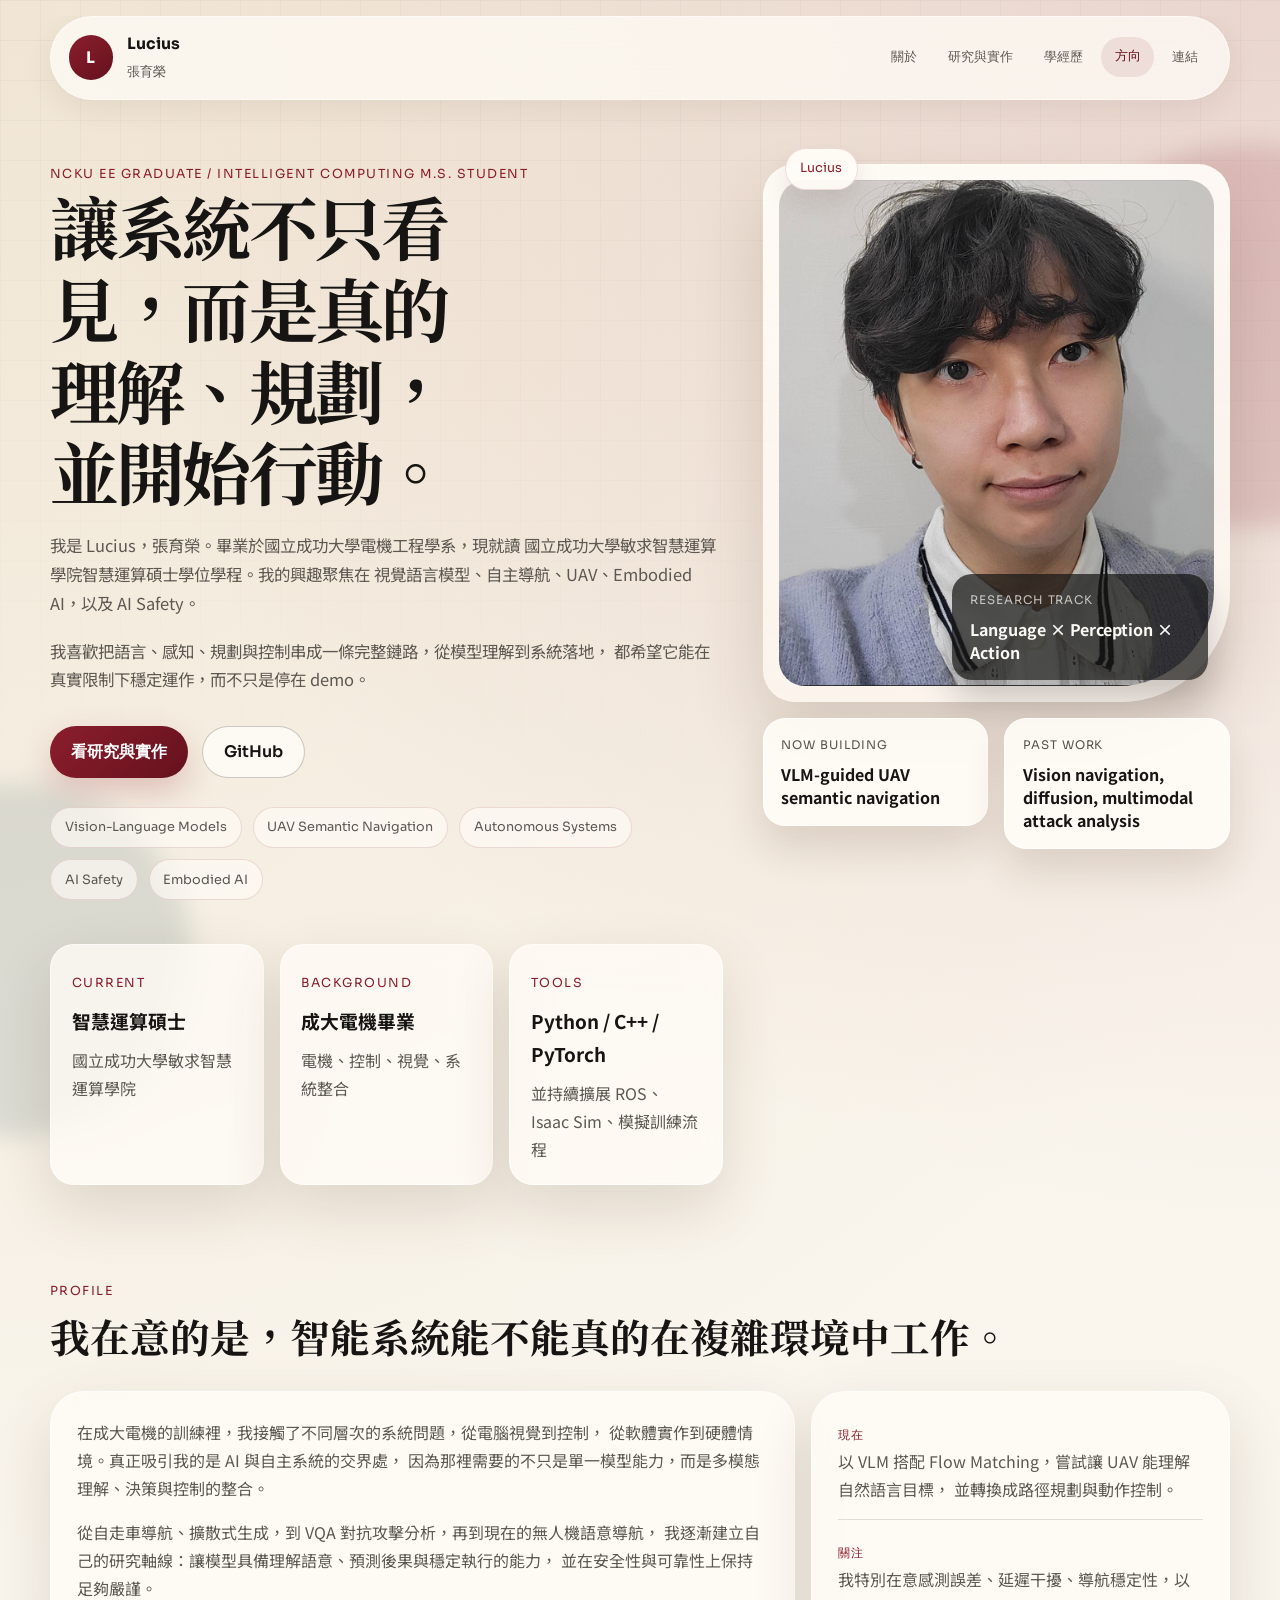
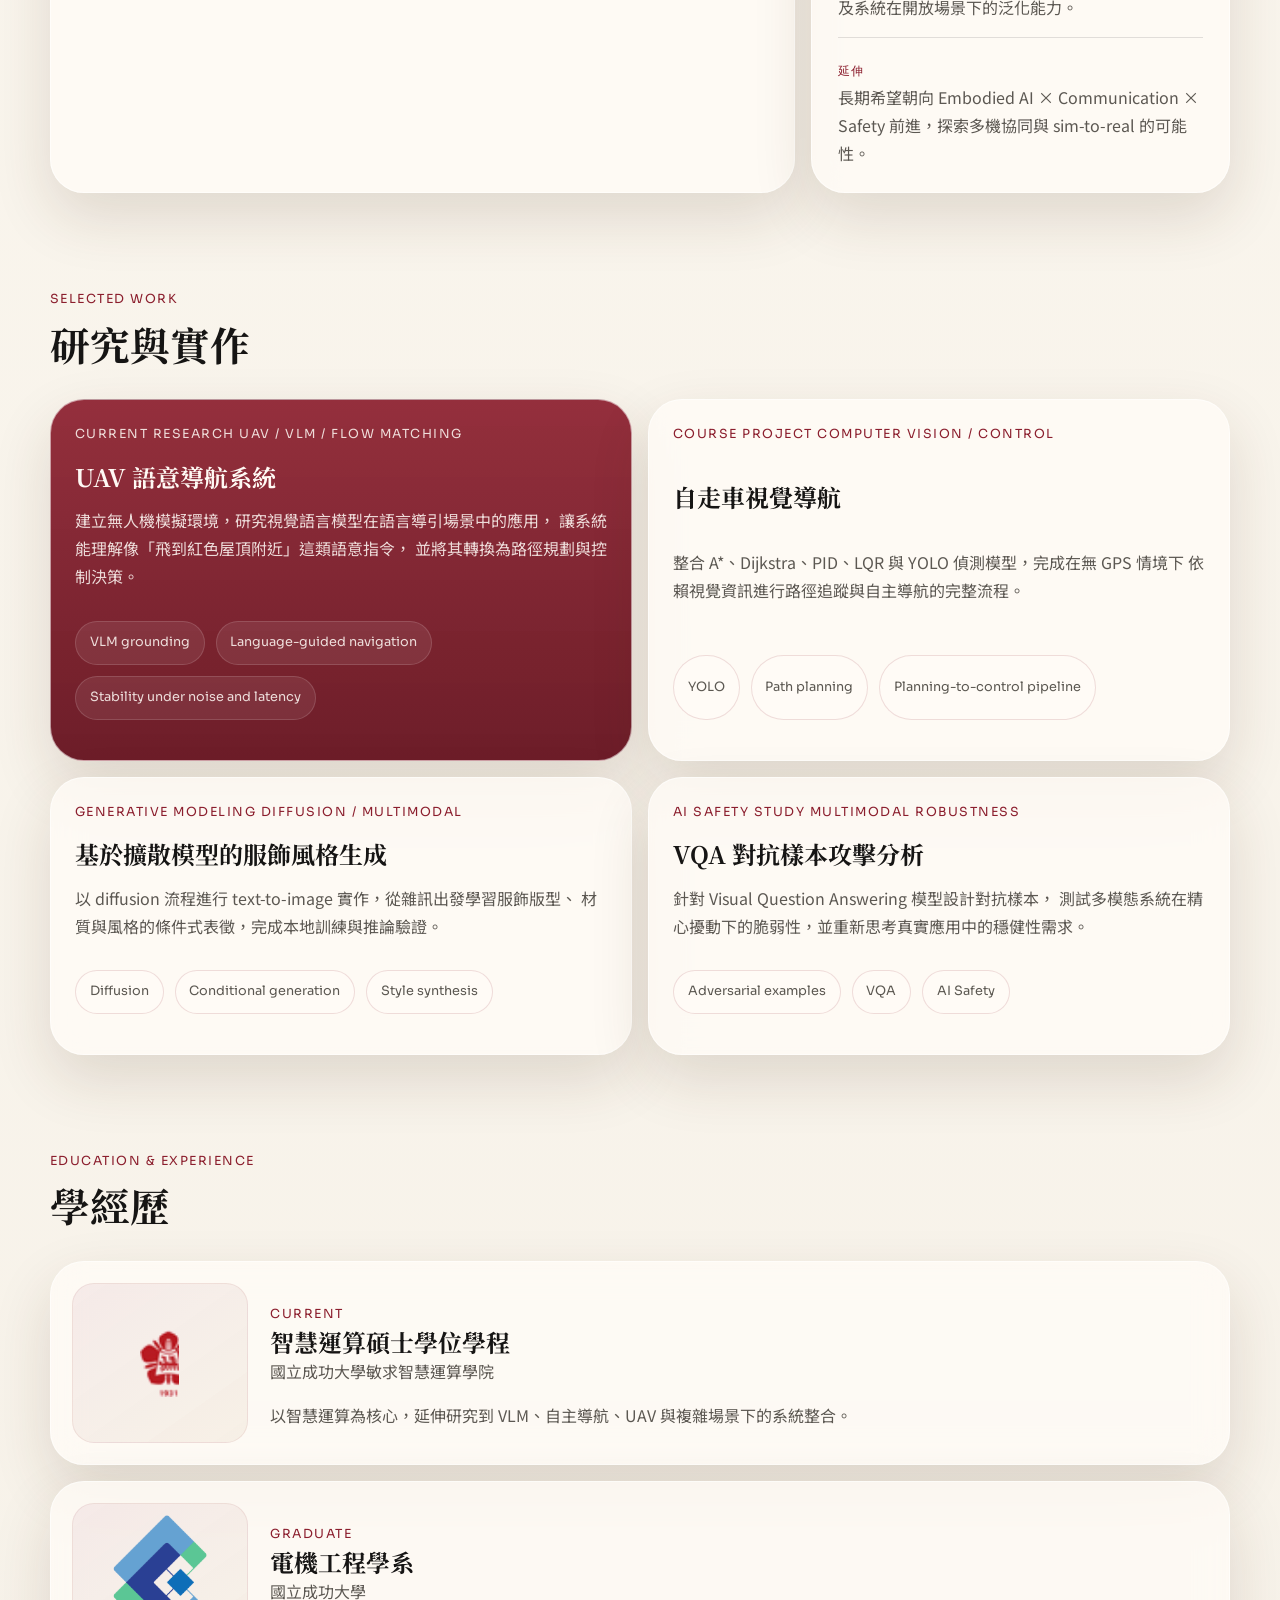
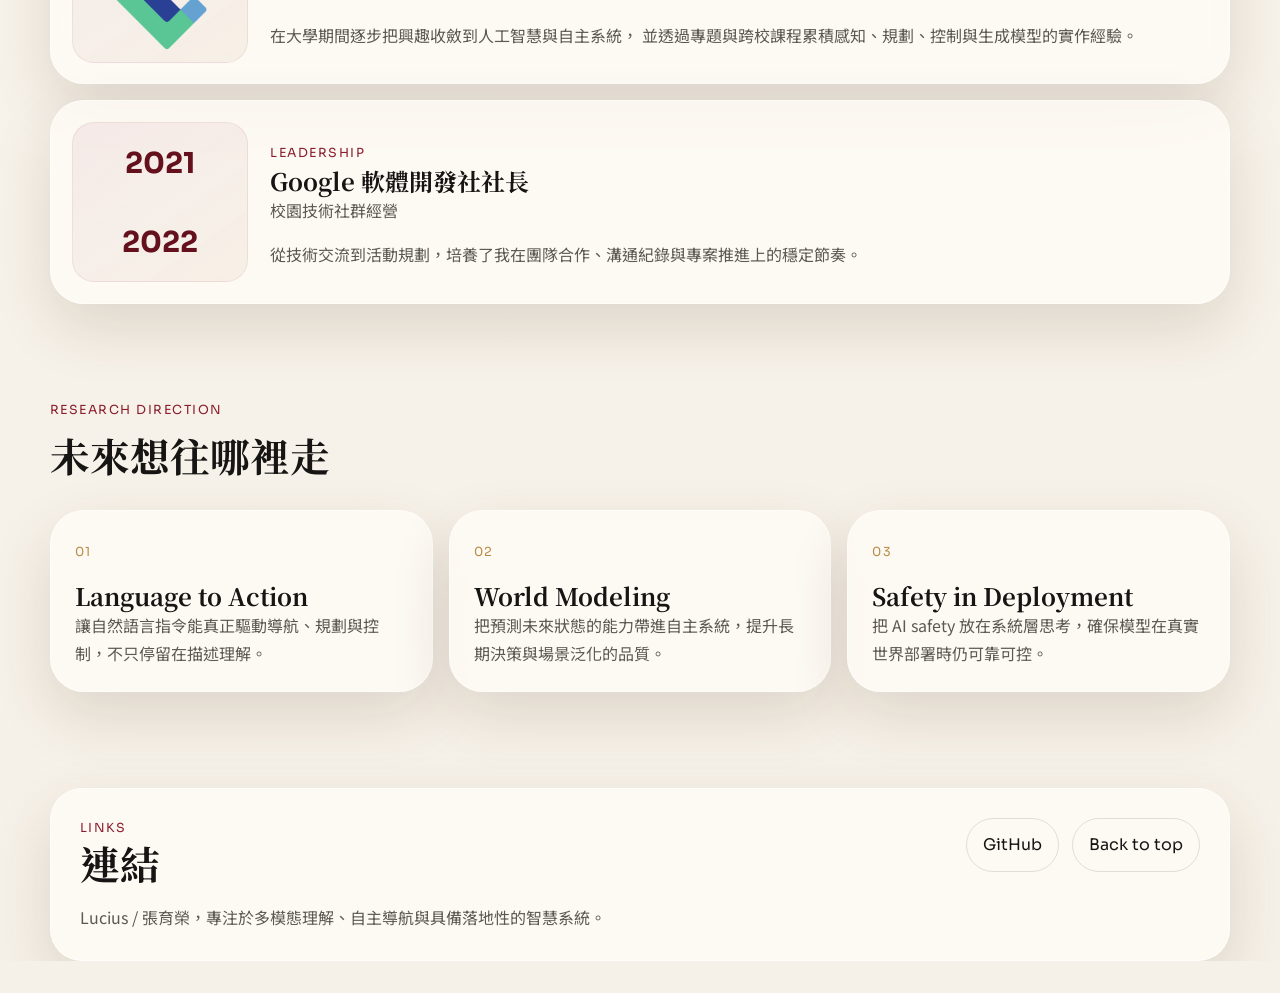
==== commit 3cc3a12f: "fix: use transparent NCKU badge" ====
--- a/index.html
+++ b/index.html
@@ -244,8 +244,8 @@
 
           <div class="timeline">
             <article class="timeline-card">
-              <div class="school-mark school-mark-horizontal">
-                <img src="./assets/logo-ncku-dark.jpg" alt="國立成功大學標誌" />
+              <div class="school-mark school-mark-badge">
+                <img src="./assets/logo-ncku-badge.png" alt="國立成功大學校徽" />
               </div>
               <div class="timeline-copy">
                 <span class="time-range">Current</span>
--- a/styles.css
+++ b/styles.css
@@ -567,6 +567,12 @@
   object-fit: contain;
 }
 
+.school-mark-badge img {
+  width: auto;
+  height: 4.2rem;
+  object-fit: contain;
+}
+
 .school-mark-square img {
   width: 55%;
   object-fit: contain;
@@ -739,6 +745,10 @@
 
   .school-mark {
     min-height: 7.8rem;
+  }
+
+  .school-mark-badge img {
+    height: 3.6rem;
   }
 }
 
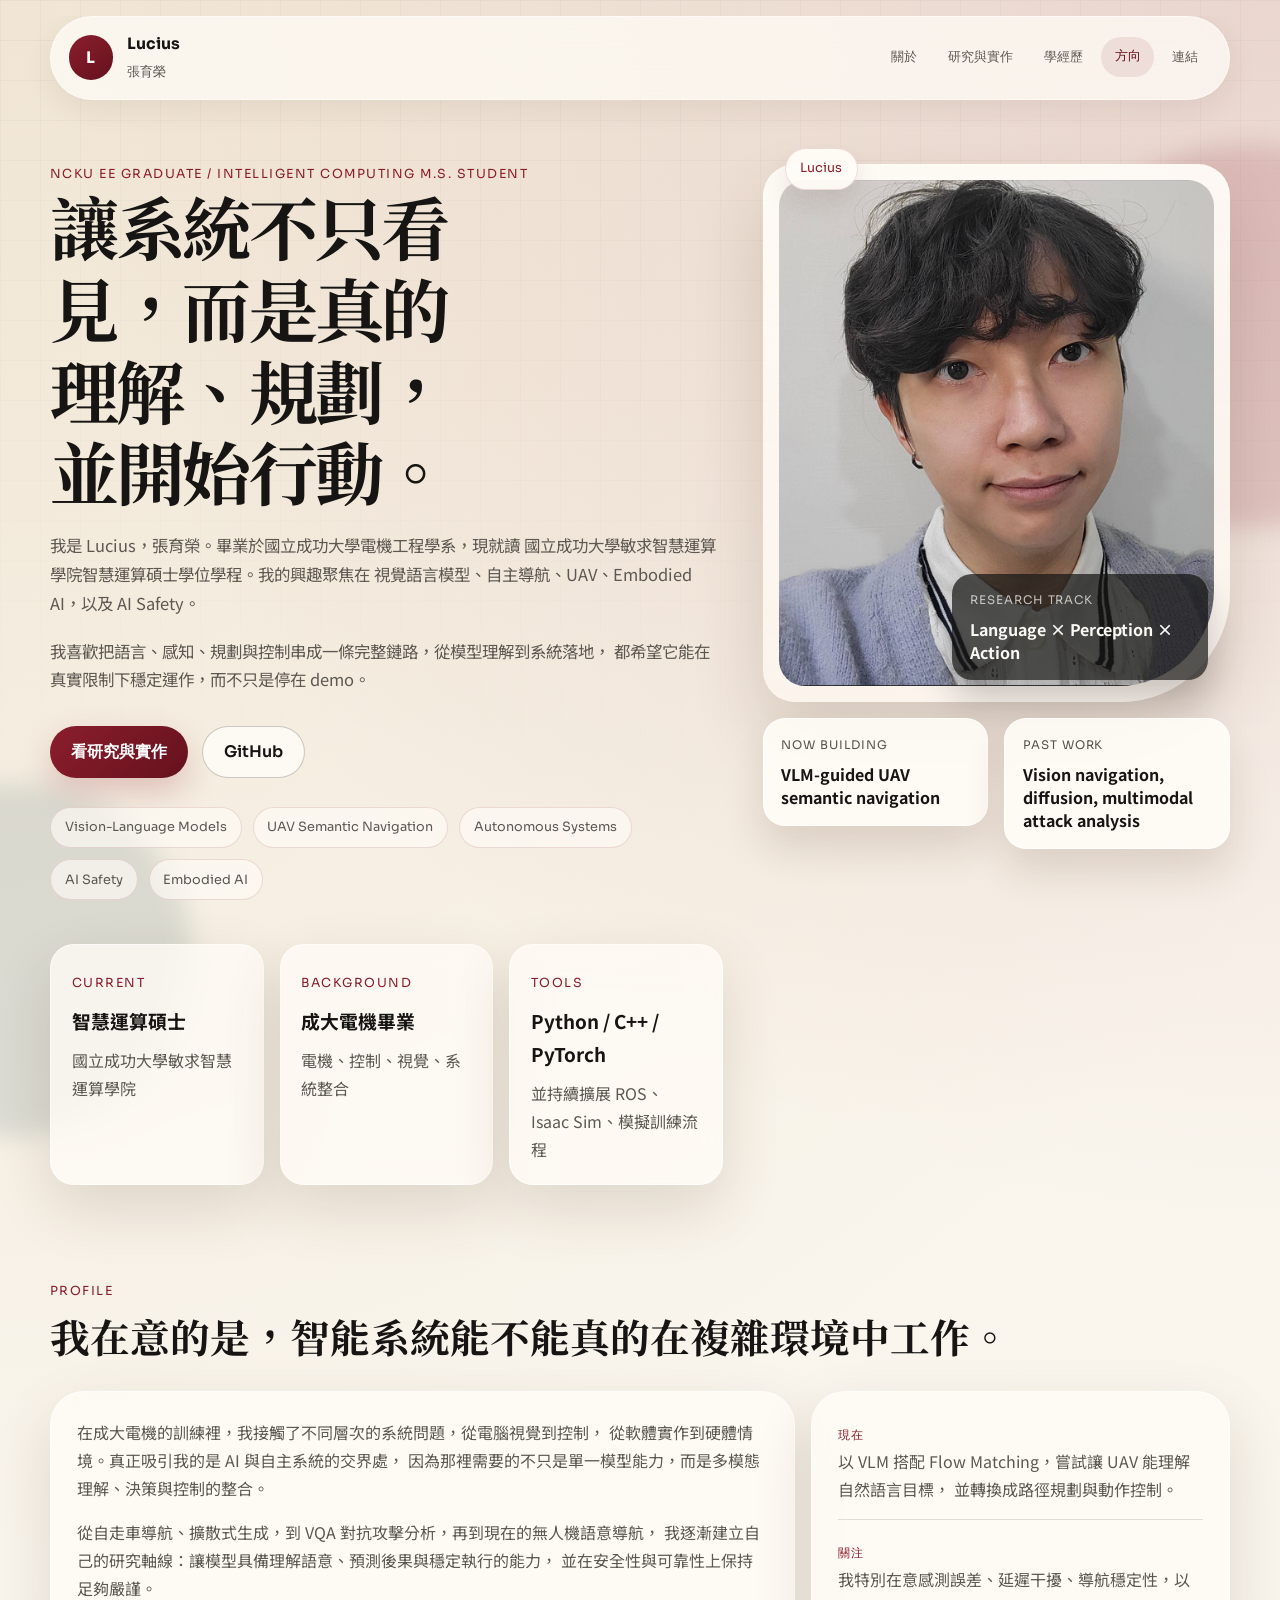
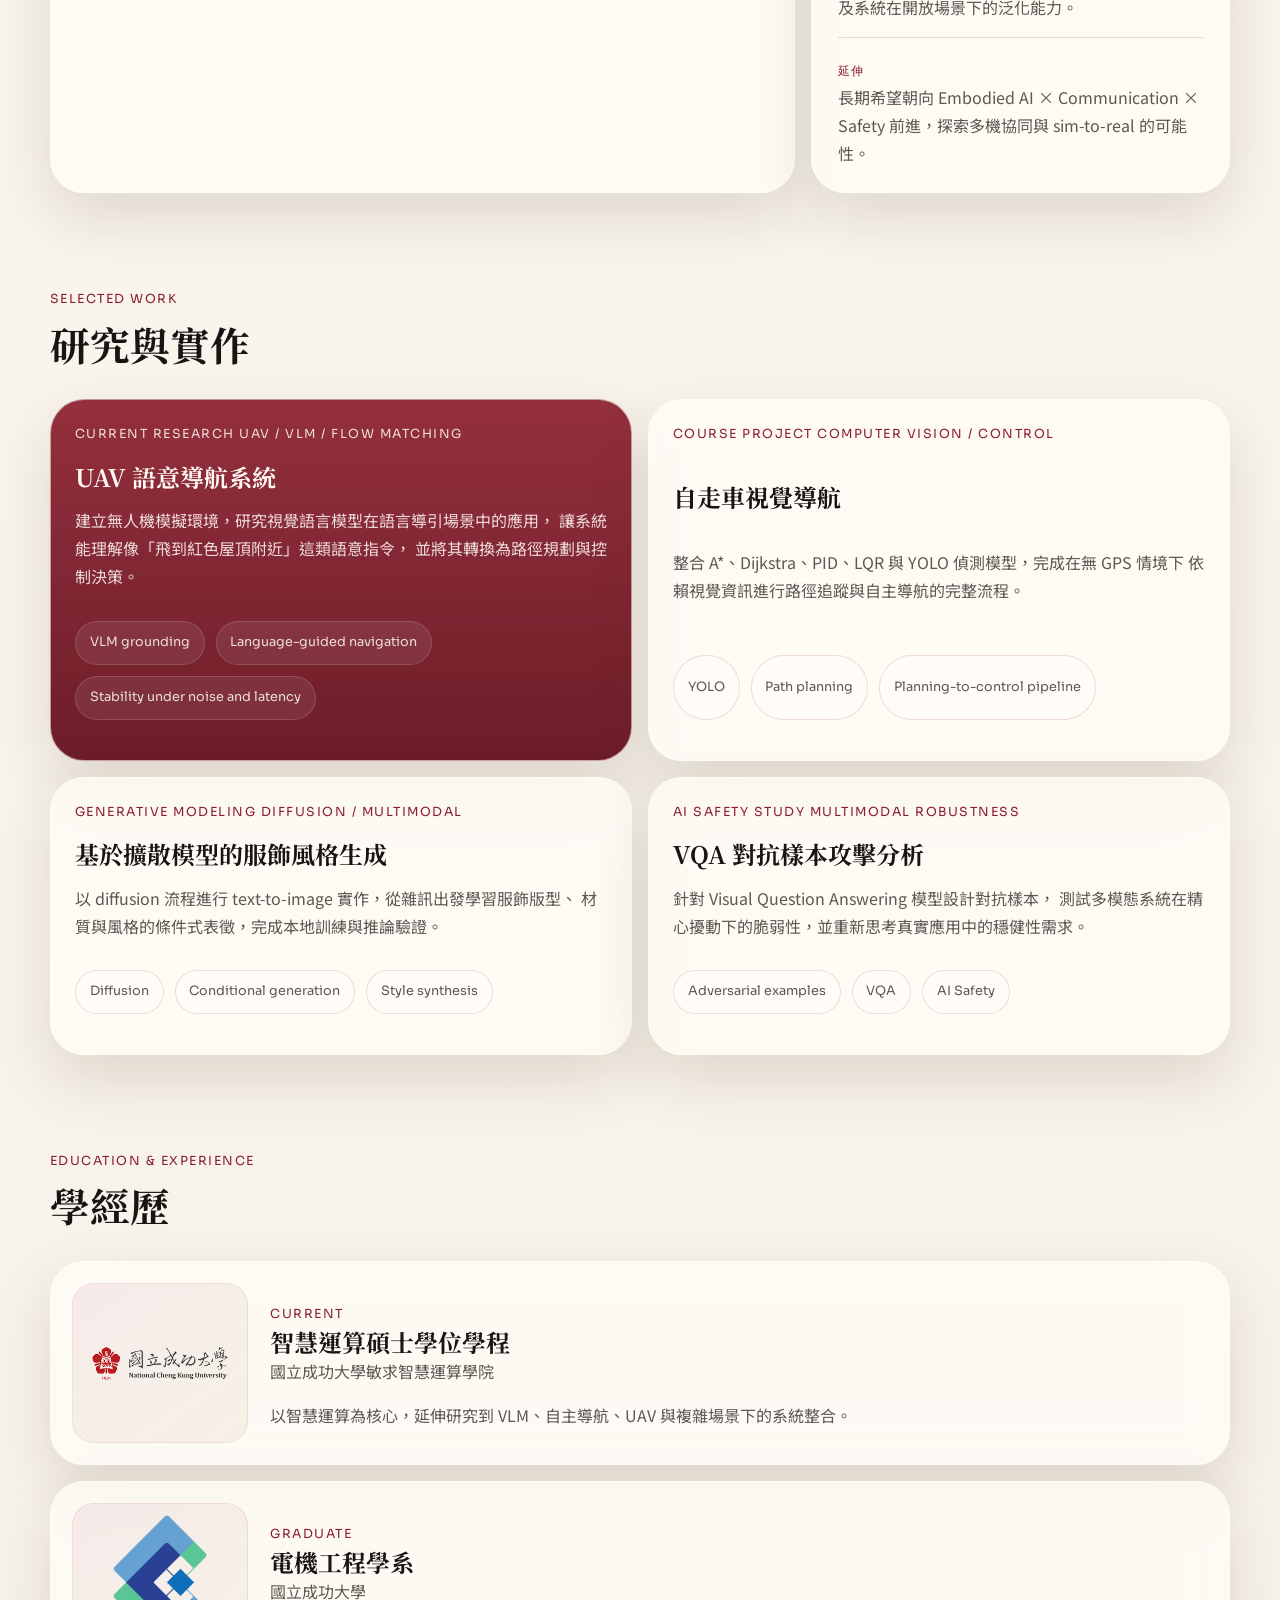
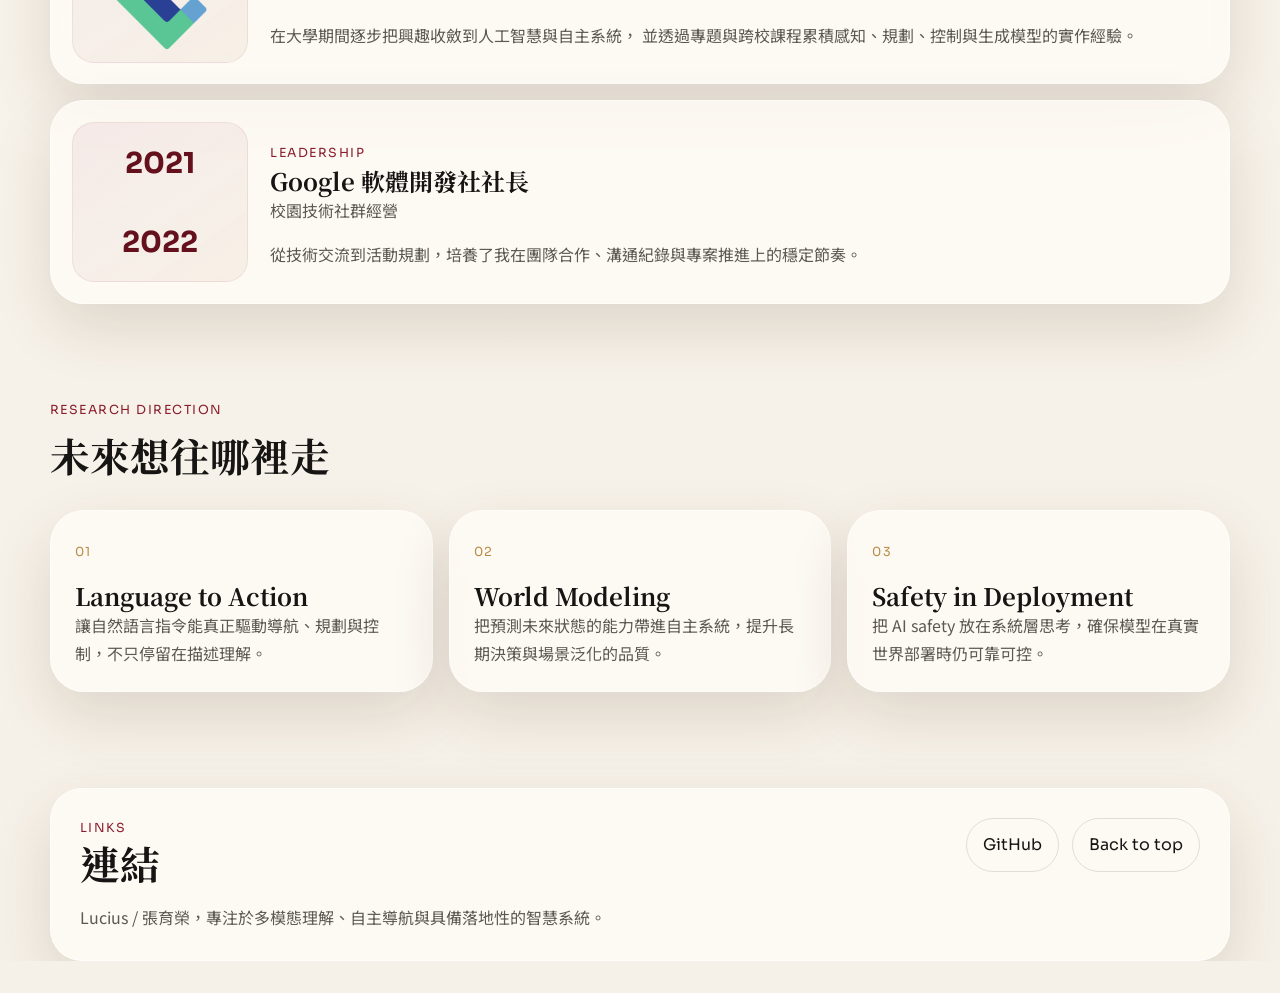
==== commit 8c1d4555: "fix: use transparent NCKU wordmark" ====
--- a/index.html
+++ b/index.html
@@ -244,8 +244,8 @@
 
           <div class="timeline">
             <article class="timeline-card">
-              <div class="school-mark school-mark-badge">
-                <img src="./assets/logo-ncku-badge.png" alt="國立成功大學校徽" />
+              <div class="school-mark school-mark-horizontal">
+                <img src="./assets/logo-ncku-transparent.png" alt="國立成功大學標誌" />
               </div>
               <div class="timeline-copy">
                 <span class="time-range">Current</span>
--- a/styles.css
+++ b/styles.css
@@ -563,13 +563,8 @@
 }
 
 .school-mark-horizontal img {
-  width: 75%;
-  object-fit: contain;
-}
-
-.school-mark-badge img {
-  width: auto;
-  height: 4.2rem;
+  width: 78%;
+  max-width: 15rem;
   object-fit: contain;
 }
 
@@ -745,10 +740,6 @@
 
   .school-mark {
     min-height: 7.8rem;
-  }
-
-  .school-mark-badge img {
-    height: 3.6rem;
   }
 }
 
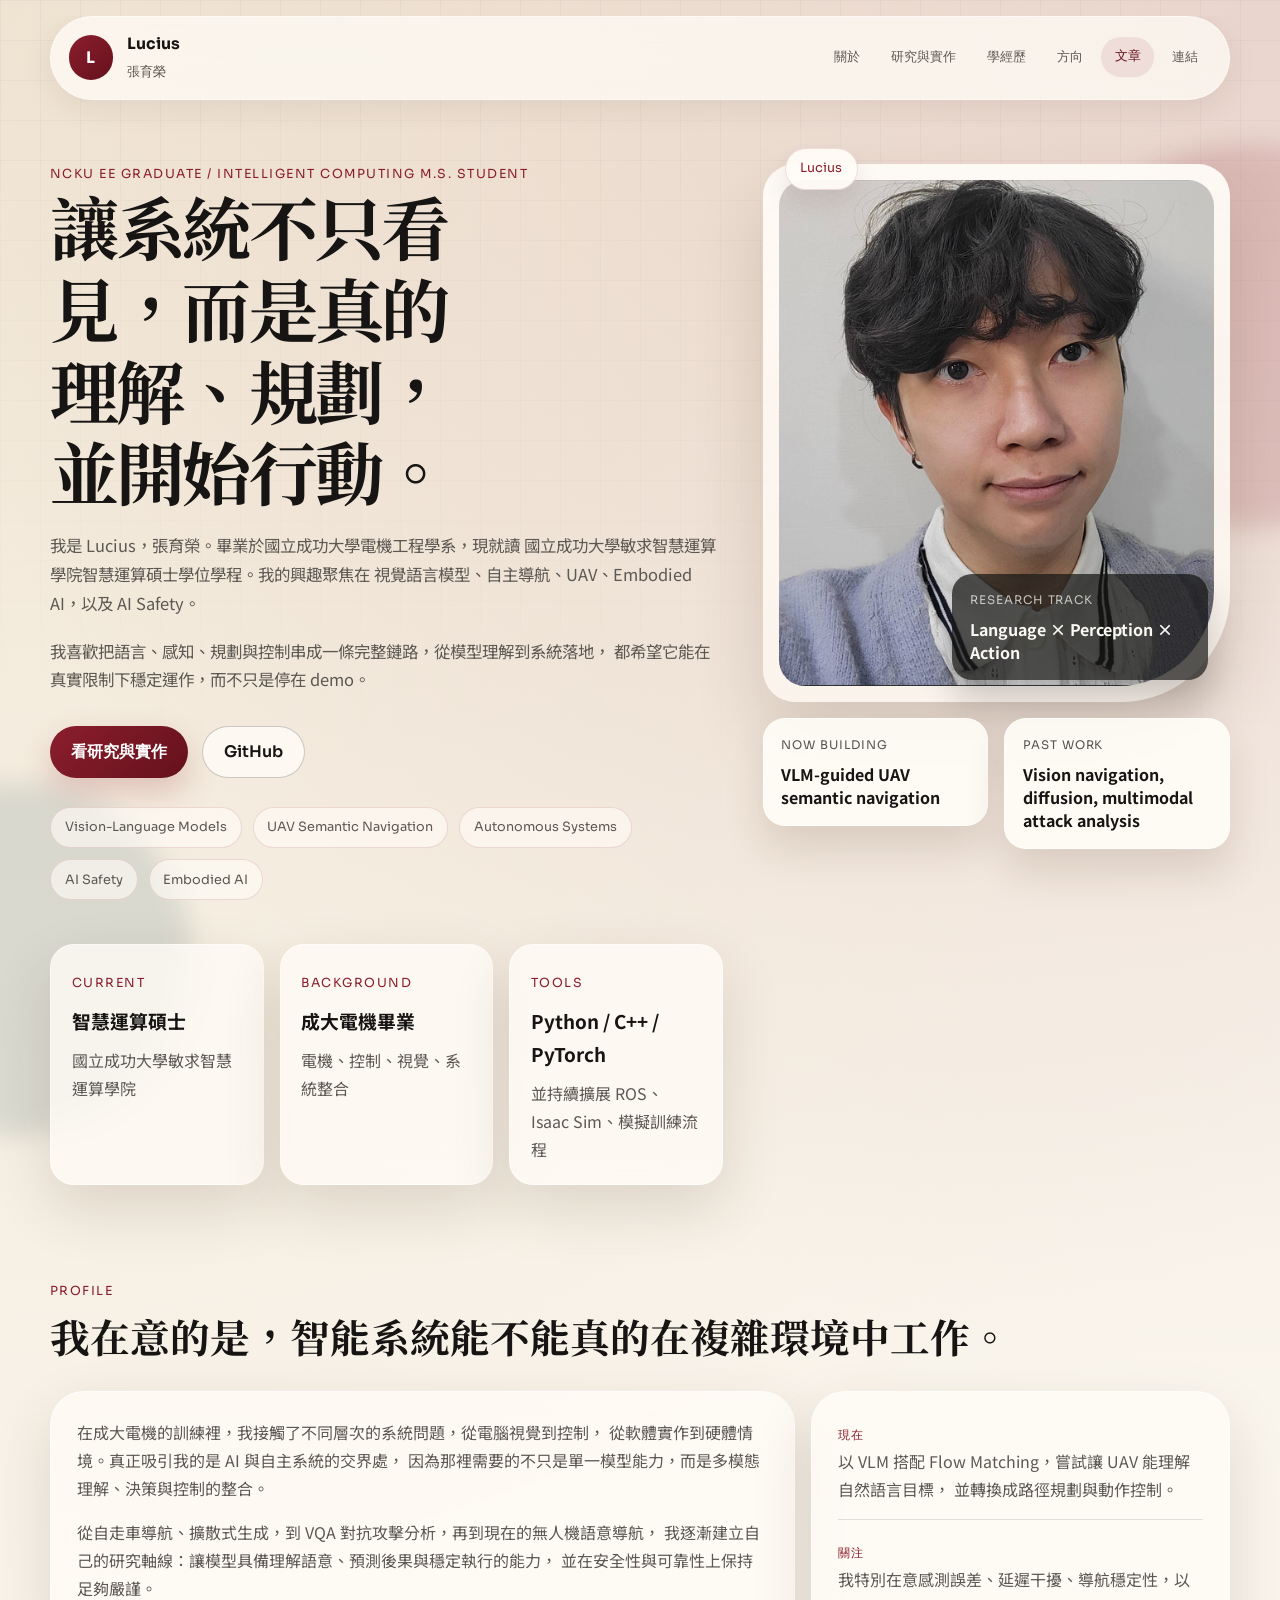
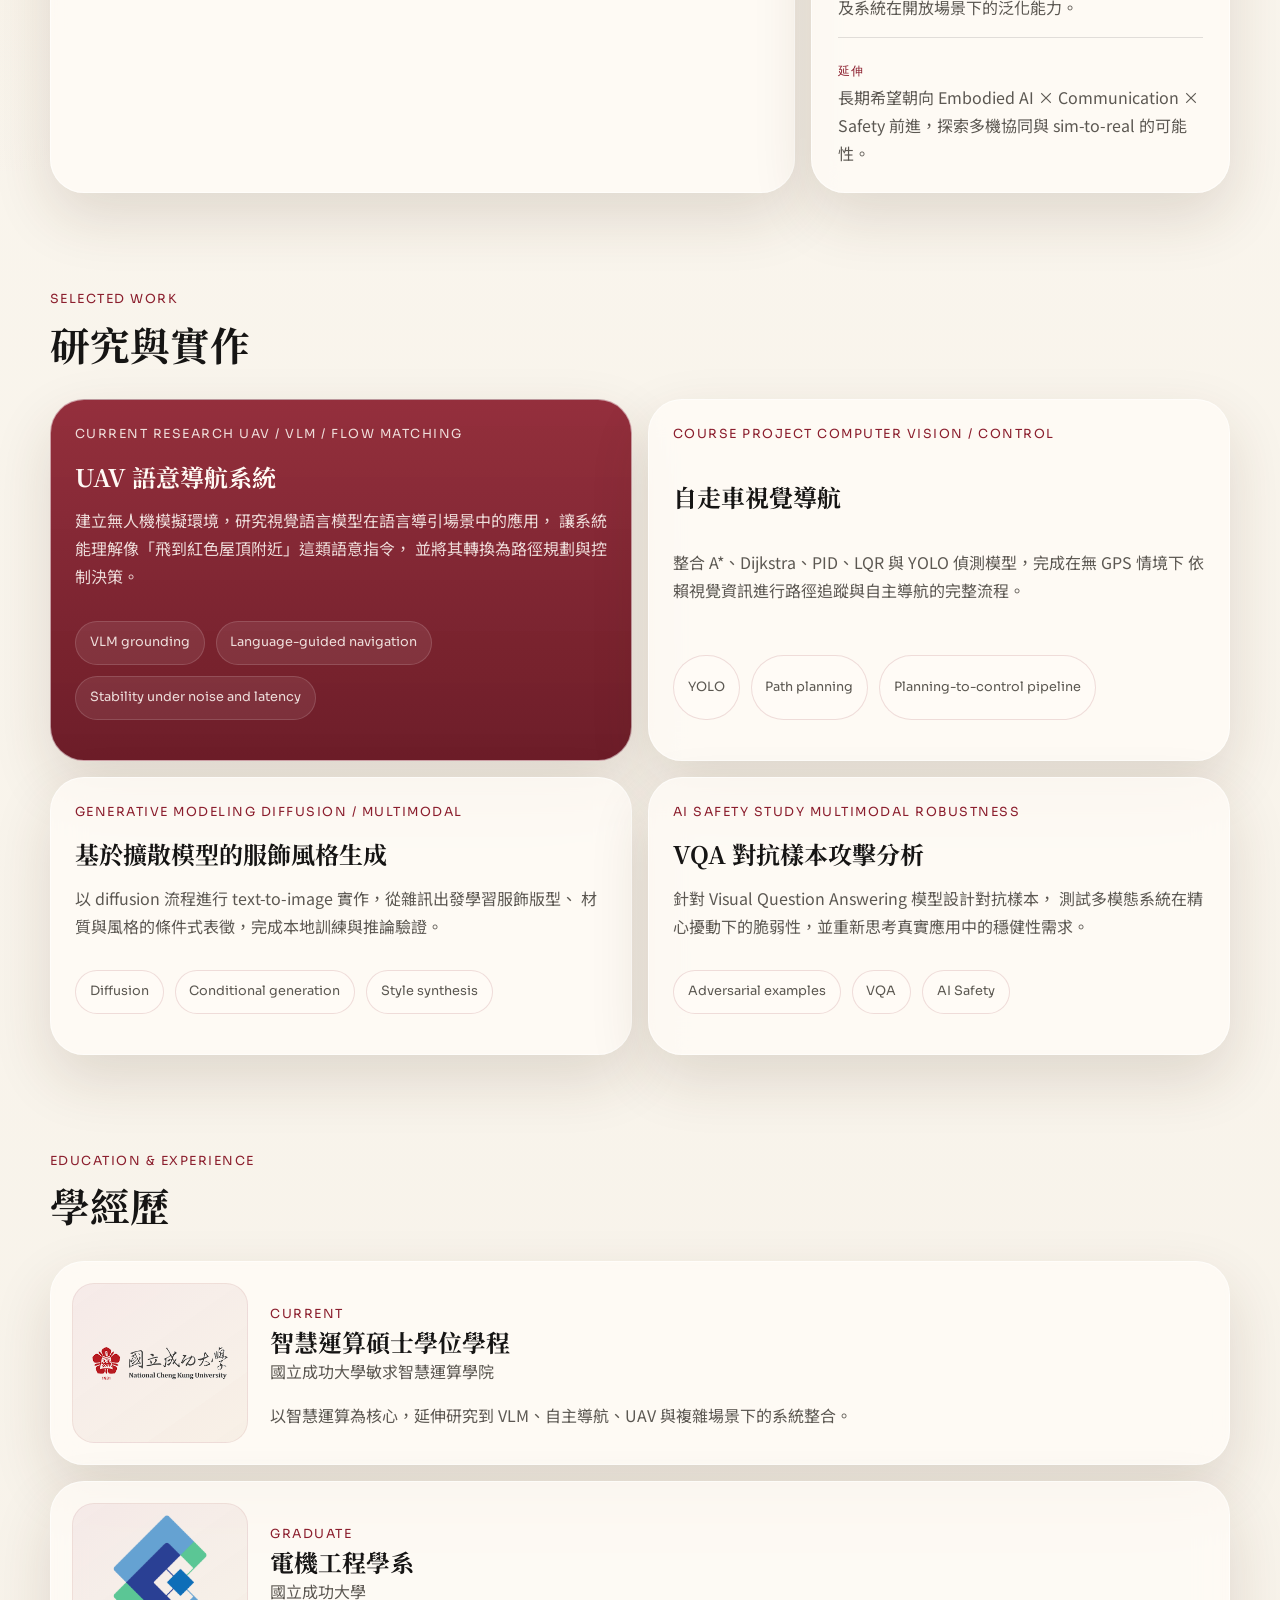
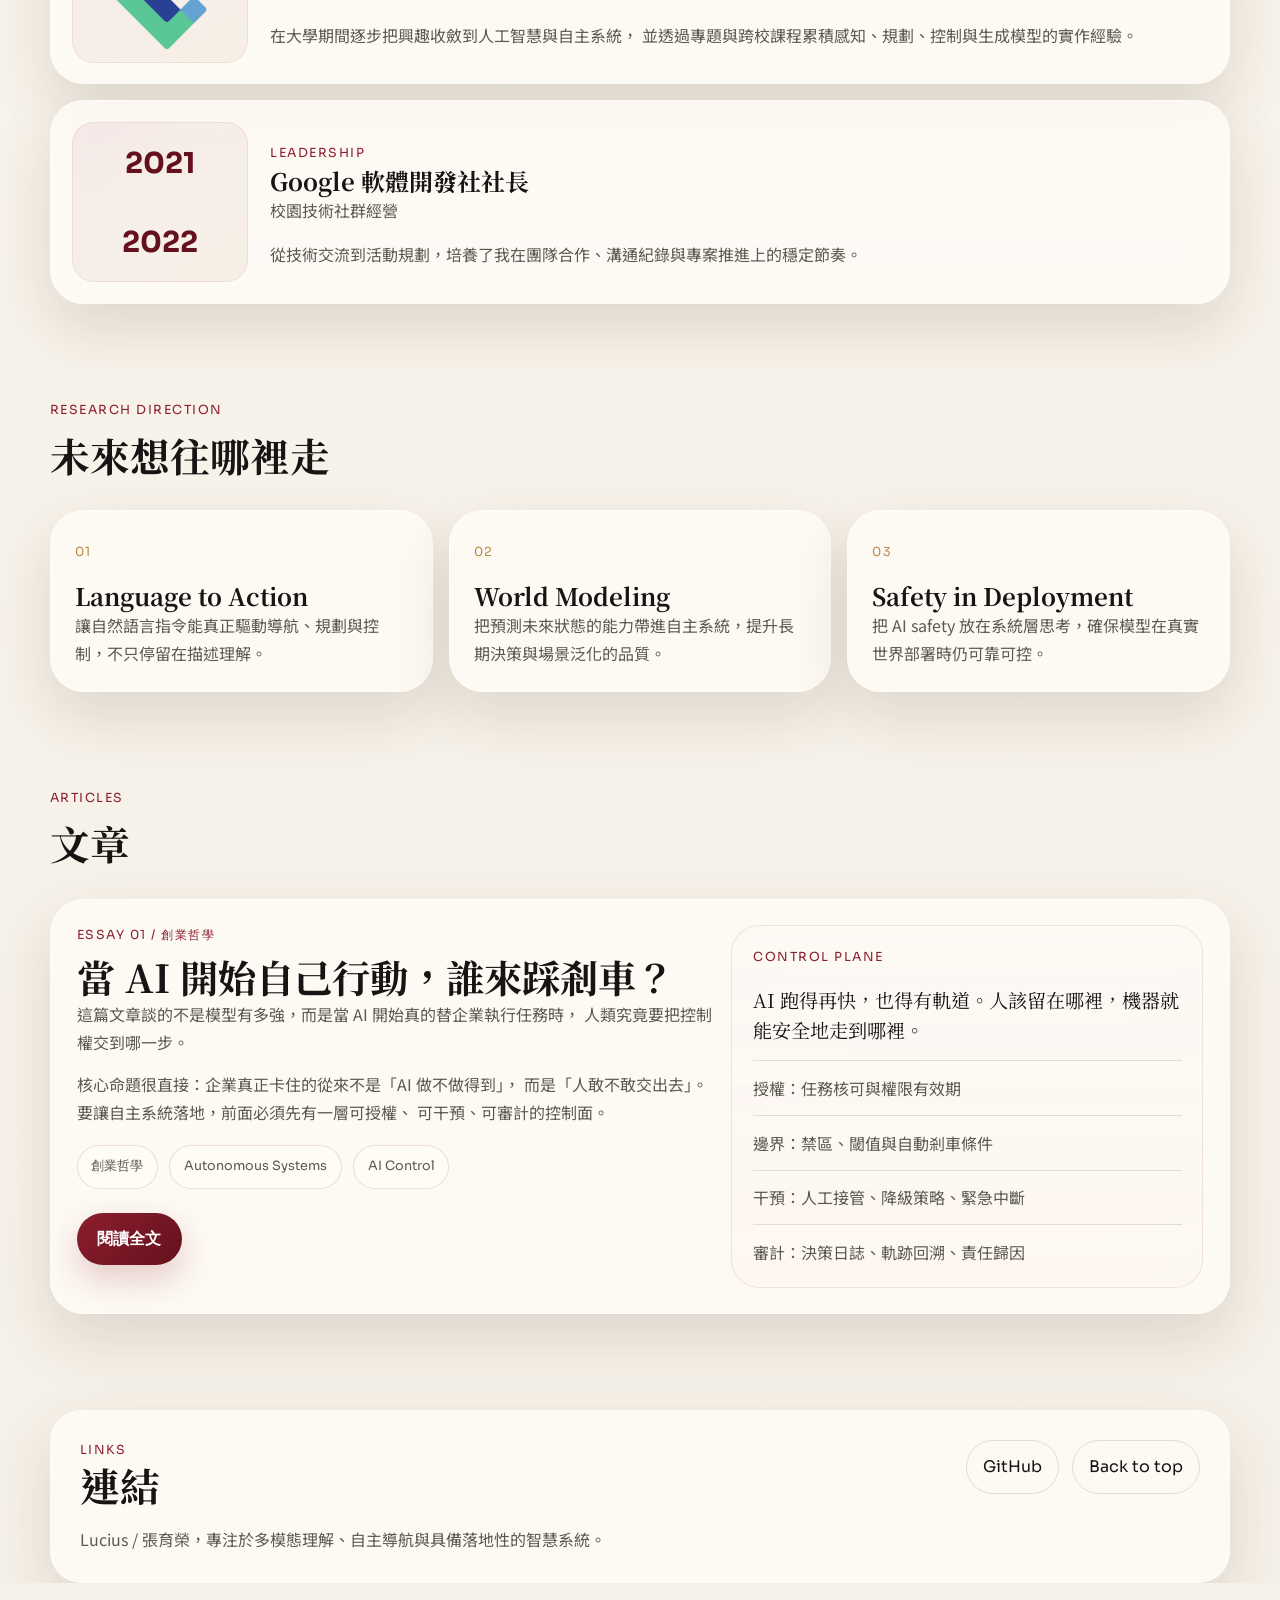
==== commit 3d1463d8: "feat: add article section and essay page" ====
--- a/index.html
+++ b/index.html
@@ -35,6 +35,7 @@
           <a href="#work">研究與實作</a>
           <a href="#education">學經歷</a>
           <a href="#vision">方向</a>
+          <a href="#articles">文章</a>
           <a href="#links">連結</a>
         </nav>
       </header>
@@ -313,6 +314,54 @@
             </article>
           </div>
         </section>
+
+        <section class="section reveal" id="articles">
+          <div class="section-heading">
+            <p class="eyebrow">Articles</p>
+            <h2>文章</h2>
+          </div>
+
+          <div class="articles-grid">
+            <article class="essay-card essay-card-featured">
+              <div class="essay-copy">
+                <p class="essay-kicker">Essay 01 / 創業哲學</p>
+                <h3>當 AI 開始自己行動，誰來踩剎車？</h3>
+                <p class="essay-summary">
+                  這篇文章談的不是模型有多強，而是當 AI 開始真的替企業執行任務時，
+                  人類究竟要把控制權交到哪一步。
+                </p>
+                <p class="essay-summary">
+                  核心命題很直接：企業真正卡住的從來不是「AI 做不做得到」，
+                  而是「人敢不敢交出去」。要讓自主系統落地，前面必須先有一層可授權、
+                  可干預、可審計的控制面。
+                </p>
+                <ul class="tag-row essay-tags">
+                  <li>創業哲學</li>
+                  <li>Autonomous Systems</li>
+                  <li>AI Control</li>
+                </ul>
+                <div class="essay-actions">
+                  <a class="button button-primary" href="./articles/ai-control-plane.html">
+                    閱讀全文
+                  </a>
+                </div>
+              </div>
+
+              <aside class="essay-aside">
+                <span class="essay-aside-label">Control Plane</span>
+                <p class="essay-quote">
+                  AI 跑得再快，也得有軌道。人該留在哪裡，機器就能安全地走到哪裡。
+                </p>
+                <ul class="essay-points">
+                  <li>授權：任務核可與權限有效期</li>
+                  <li>邊界：禁區、閾值與自動剎車條件</li>
+                  <li>干預：人工接管、降級策略、緊急中斷</li>
+                  <li>審計：決策日誌、軌跡回溯、責任歸因</li>
+                </ul>
+              </aside>
+            </article>
+          </div>
+        </section>
       </main>
 
       <footer class="footer reveal" id="links">
--- a/styles.css
+++ b/styles.css
@@ -586,6 +586,275 @@
   gap: 1rem;
 }
 
+.articles-grid {
+  display: grid;
+  gap: 1rem;
+}
+
+.essay-card {
+  display: grid;
+  gap: 1rem;
+  padding: 1.6rem;
+  border-radius: var(--radius-xl);
+  background: var(--paper);
+  backdrop-filter: blur(16px);
+  border: 1px solid rgba(255, 255, 255, 0.54);
+  box-shadow: var(--shadow);
+}
+
+.essay-card-featured {
+  grid-template-columns: minmax(0, 1.15fr) minmax(18rem, 0.85fr);
+  align-items: stretch;
+}
+
+.essay-copy,
+.essay-aside {
+  min-width: 0;
+}
+
+.essay-kicker,
+.essay-aside-label,
+.article-kicker,
+.article-card-label,
+.qa-label {
+  margin: 0;
+  font-family: "Sora", sans-serif;
+  font-size: 0.78rem;
+  letter-spacing: 0.12em;
+  text-transform: uppercase;
+}
+
+.essay-kicker,
+.essay-aside-label,
+.article-kicker,
+.article-card-label,
+.qa-label {
+  color: var(--accent);
+}
+
+.essay-card h3,
+.article-hero h1 {
+  margin: 0;
+  font-family: "Noto Serif TC", serif;
+  line-height: 1.2;
+}
+
+.essay-card h3 {
+  margin-top: 0.45rem;
+  font-size: clamp(2rem, 3vw, 3rem);
+}
+
+.essay-summary,
+.essay-quote,
+.essay-points li,
+.article-intro,
+.article-prose p,
+.article-card-copy p,
+.article-footer-note {
+  margin: 0;
+  color: var(--muted);
+}
+
+.essay-summary + .essay-summary {
+  margin-top: 0.85rem;
+}
+
+.essay-tags {
+  margin: 1.2rem 0 0;
+}
+
+.essay-actions {
+  display: flex;
+  flex-wrap: wrap;
+  gap: 0.9rem;
+  margin-top: 1.5rem;
+}
+
+.essay-aside {
+  display: grid;
+  gap: 1rem;
+  align-content: start;
+  padding: 1.3rem;
+  border-radius: calc(var(--radius-xl) - 6px);
+  background:
+    linear-gradient(180deg, rgba(255, 252, 247, 0.78), rgba(255, 248, 241, 0.9)),
+    linear-gradient(145deg, rgba(139, 30, 45, 0.08), rgba(49, 91, 100, 0.08));
+  border: 1px solid rgba(139, 30, 45, 0.1);
+}
+
+.essay-quote {
+  font-family: "Noto Serif TC", serif;
+  font-size: 1.2rem;
+  line-height: 1.55;
+  color: var(--ink);
+}
+
+.essay-points {
+  display: grid;
+  gap: 0.8rem;
+  margin: 0;
+  padding: 0;
+  list-style: none;
+}
+
+.essay-points li {
+  padding-top: 0.8rem;
+  border-top: 1px solid var(--line);
+}
+
+.article-page .site-shell {
+  padding-bottom: 2rem;
+}
+
+.article-main {
+  width: min(calc(100% - 2rem), var(--max-width));
+  margin-inline: auto;
+  padding-top: 4rem;
+}
+
+.article-hero {
+  padding-top: 3rem;
+}
+
+.article-wrap {
+  max-width: 50rem;
+}
+
+.article-backlink {
+  display: inline-flex;
+  align-items: center;
+  gap: 0.4rem;
+  margin-top: 1rem;
+  font-family: "Sora", sans-serif;
+  font-size: 0.86rem;
+  color: var(--accent-strong);
+}
+
+.article-backlink:hover {
+  text-decoration: underline;
+  text-underline-offset: 0.18rem;
+}
+
+.article-hero h1 {
+  margin-top: 0.6rem;
+  font-size: clamp(2.6rem, 4.8vw, 4.8rem);
+  max-width: 10ch;
+}
+
+.article-intro {
+  max-width: 46rem;
+  margin-top: 1.2rem;
+  font-size: 1.05rem;
+}
+
+.article-meta {
+  display: flex;
+  flex-wrap: wrap;
+  gap: 0.8rem;
+  margin-top: 1.4rem;
+  padding: 0;
+  list-style: none;
+}
+
+.article-meta li {
+  padding: 0.55rem 0.9rem;
+  border-radius: 999px;
+  border: 1px solid rgba(139, 30, 45, 0.12);
+  background: rgba(255, 252, 247, 0.72);
+  font-family: "Sora", sans-serif;
+  font-size: 0.82rem;
+  color: var(--muted);
+}
+
+.article-shell {
+  display: grid;
+  gap: 1.2rem;
+  width: min(calc(100% - 2rem), 52rem);
+  margin: 2.2rem auto 0;
+}
+
+.article-card {
+  padding: 1.5rem;
+  border-radius: var(--radius-xl);
+  background: var(--paper);
+  backdrop-filter: blur(16px);
+  border: 1px solid rgba(255, 255, 255, 0.54);
+  box-shadow: var(--shadow);
+}
+
+.article-card-copy p + p {
+  margin-top: 0.85rem;
+}
+
+.article-control-grid {
+  display: grid;
+  grid-template-columns: repeat(2, minmax(0, 1fr));
+  gap: 0.85rem;
+  margin-top: 1.2rem;
+}
+
+.article-control-item {
+  padding: 1rem;
+  border-radius: 20px;
+  background: rgba(255, 252, 247, 0.7);
+  border: 1px solid rgba(139, 30, 45, 0.1);
+}
+
+.article-control-item strong {
+  display: block;
+  margin-bottom: 0.35rem;
+  font-family: "Noto Serif TC", serif;
+  font-size: 1.08rem;
+}
+
+.article-prose {
+  display: grid;
+  gap: 1rem;
+}
+
+.article-list {
+  display: grid;
+  gap: 0.7rem;
+  margin: 1rem 0;
+  padding: 0;
+  list-style: none;
+}
+
+.article-list li {
+  padding: 0.9rem 1rem;
+  border-radius: 18px;
+  background: rgba(255, 252, 247, 0.72);
+  border: 1px solid rgba(139, 30, 45, 0.1);
+  color: var(--muted);
+}
+
+.qa-block {
+  padding: 1.5rem;
+  border-radius: var(--radius-xl);
+  background: var(--paper);
+  backdrop-filter: blur(16px);
+  border: 1px solid rgba(255, 255, 255, 0.54);
+  box-shadow: var(--shadow);
+}
+
+.qa-block p + p {
+  margin-top: 0.75rem;
+}
+
+.qa-answer {
+  margin-top: 1.1rem;
+}
+
+.article-footer {
+  width: min(calc(100% - 2rem), 52rem);
+  margin-inline: auto;
+  margin-top: 2rem;
+}
+
+.article-footer .footer-links {
+  justify-content: flex-start;
+}
+
 .vision-card {
   padding: 1.5rem;
   border-radius: var(--radius-xl);
@@ -669,6 +938,7 @@
   .hero,
   .narrative-grid,
   .vision-grid,
+  .essay-card-featured,
   .footer {
     grid-template-columns: 1fr;
   }
@@ -726,7 +996,8 @@
   }
 
   .stat-grid,
-  .project-grid {
+  .project-grid,
+  .article-control-grid {
     grid-template-columns: 1fr;
   }
 
@@ -762,6 +1033,19 @@
     font-size: clamp(2.25rem, 12vw, 3.6rem);
   }
 
+  .article-main {
+    width: min(calc(100% - 1.1rem), var(--max-width));
+    padding-top: 2.2rem;
+  }
+
+  .article-hero {
+    padding-top: 2.2rem;
+  }
+
+  .article-hero h1 {
+    font-size: clamp(2.1rem, 11vw, 3.4rem);
+  }
+
   .hero-intro {
     font-size: 0.98rem;
   }
@@ -796,6 +1080,9 @@
 
   .panel,
   .project-card,
+  .essay-card,
+  .article-card,
+  .qa-block,
   .vision-card,
   .timeline-card,
   .stat-card,
